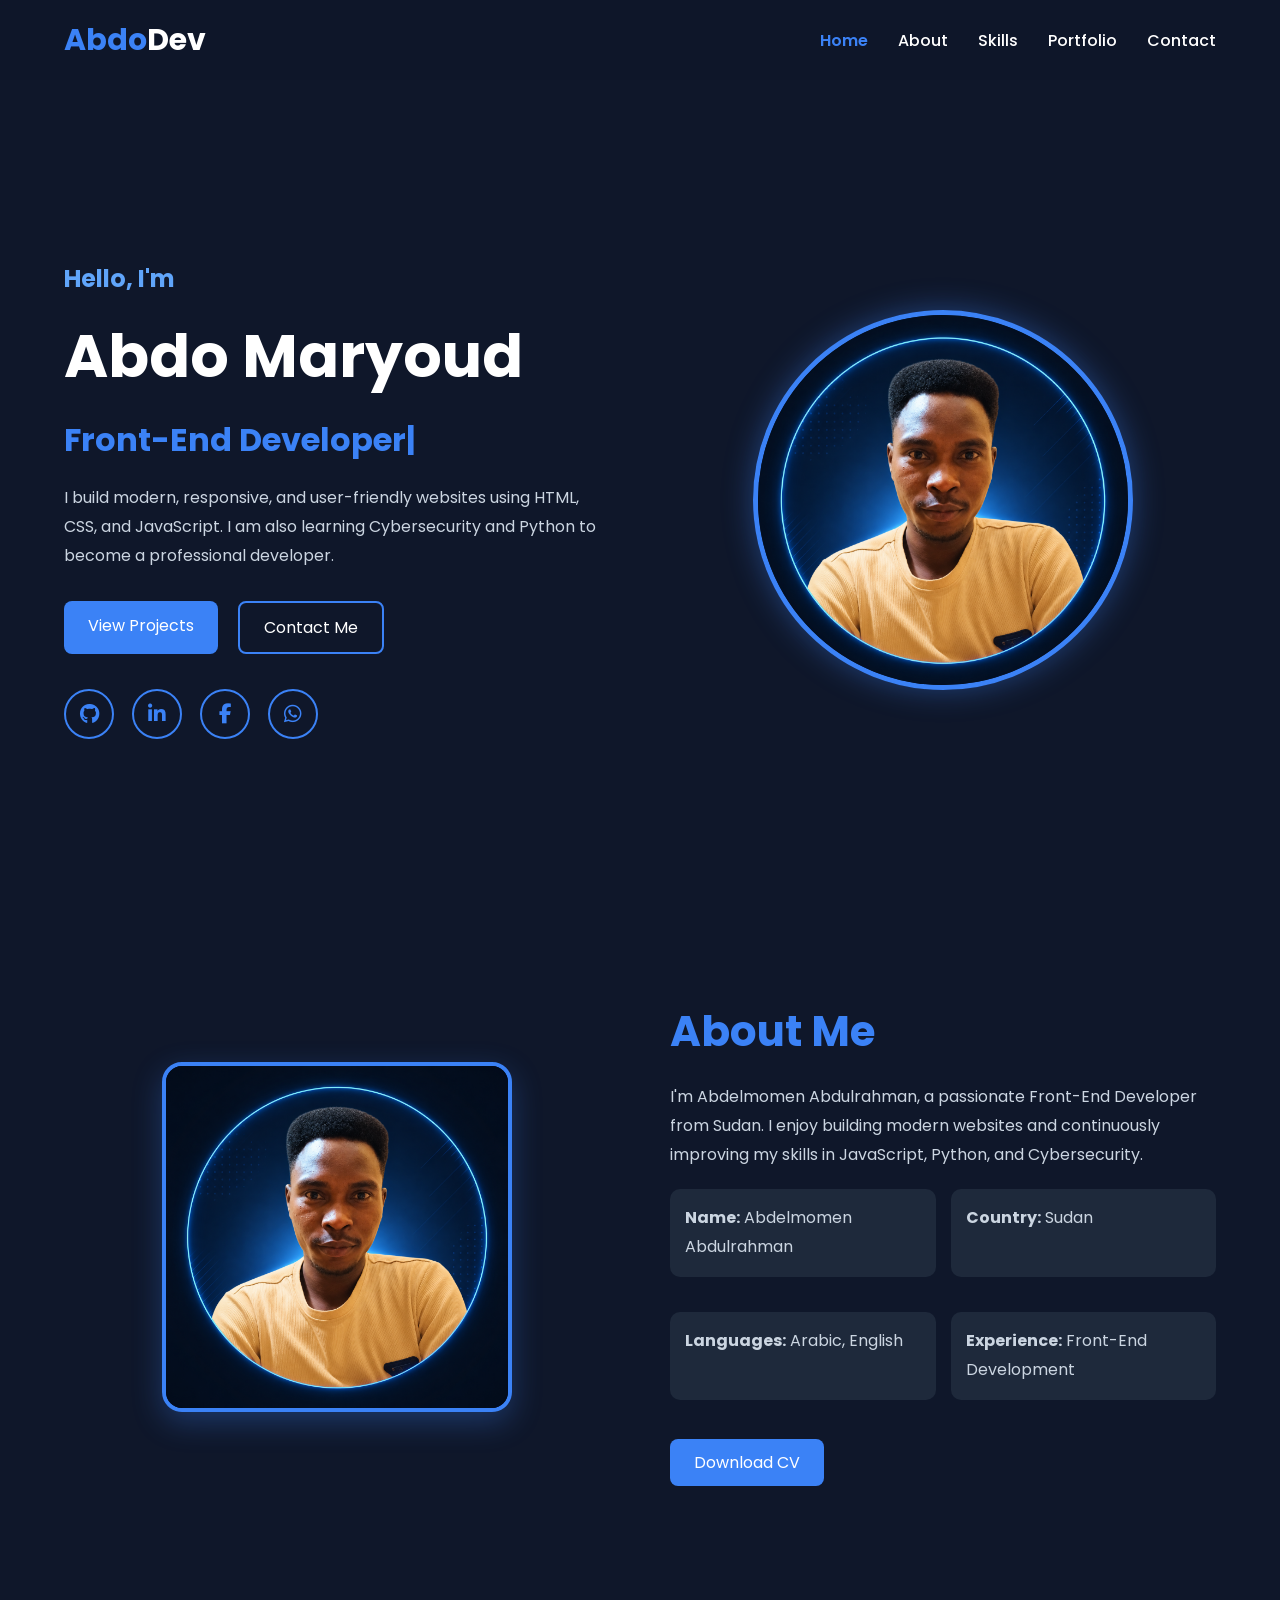
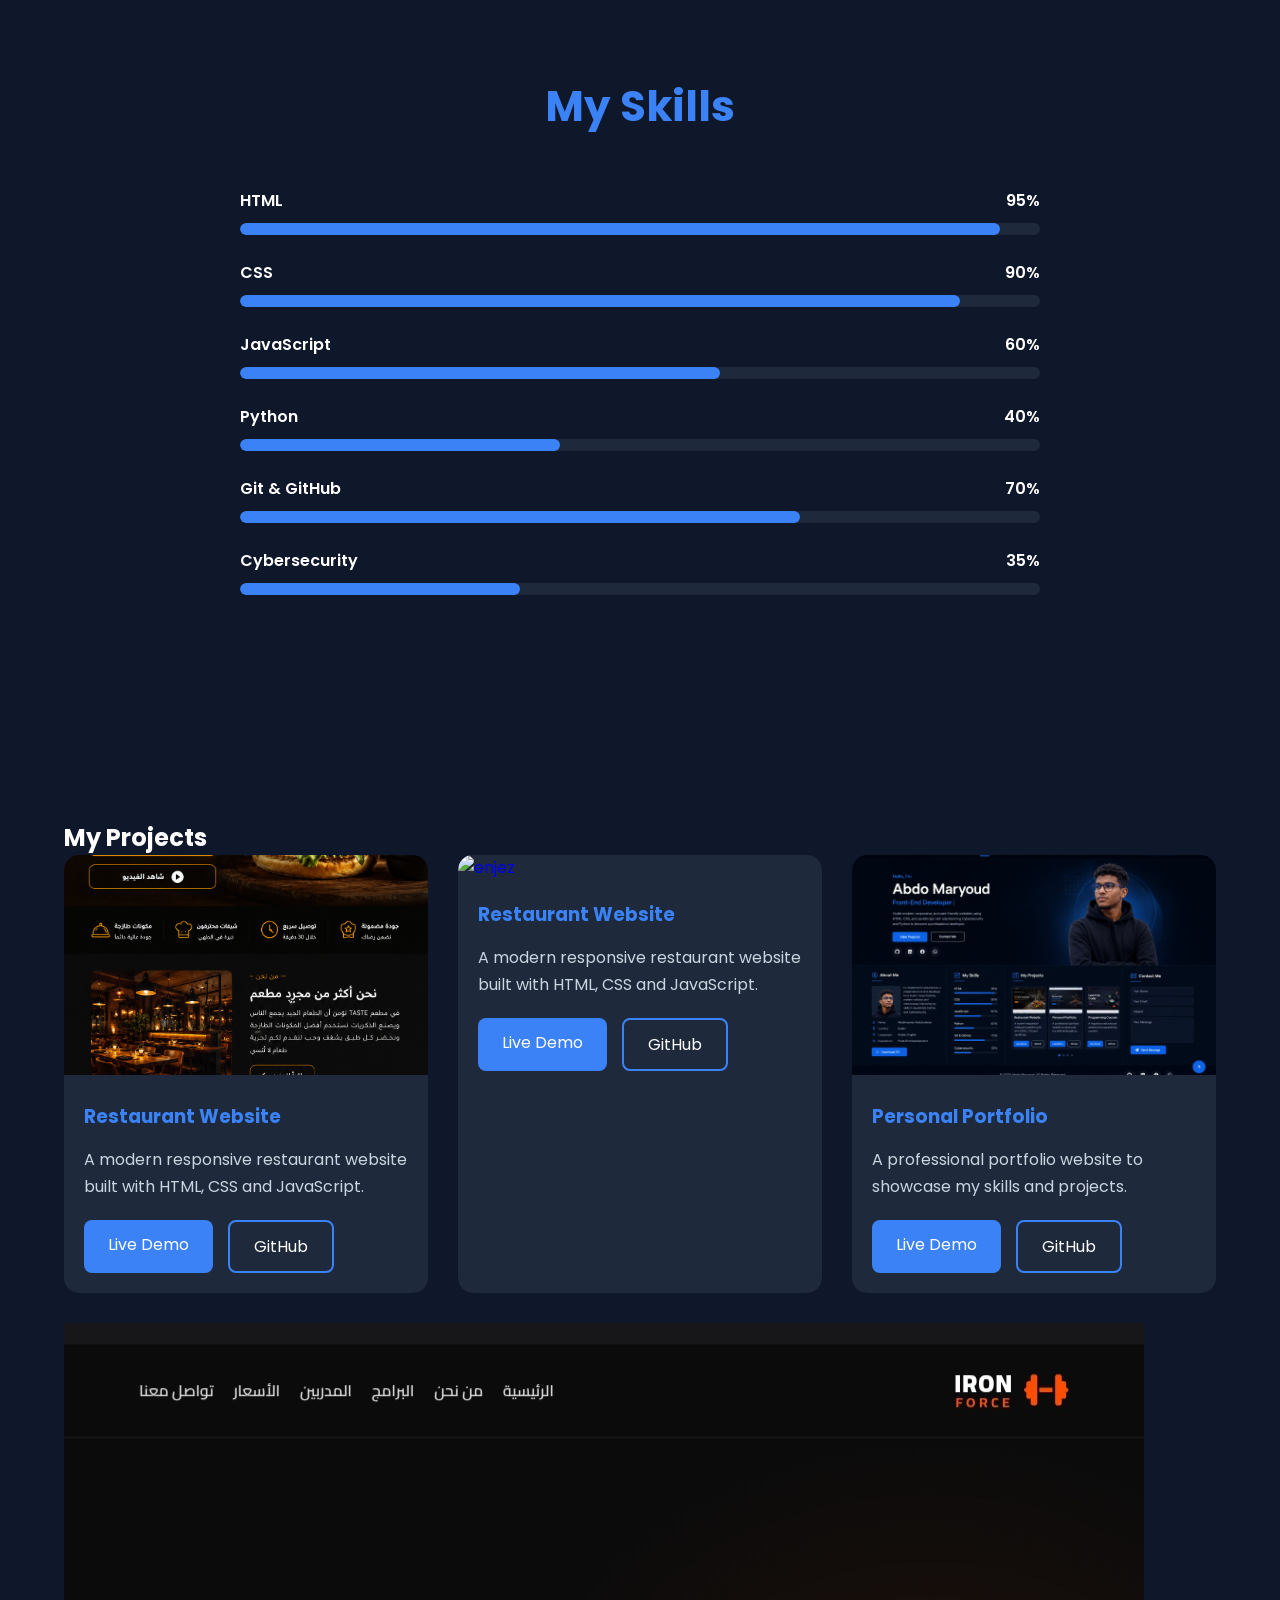
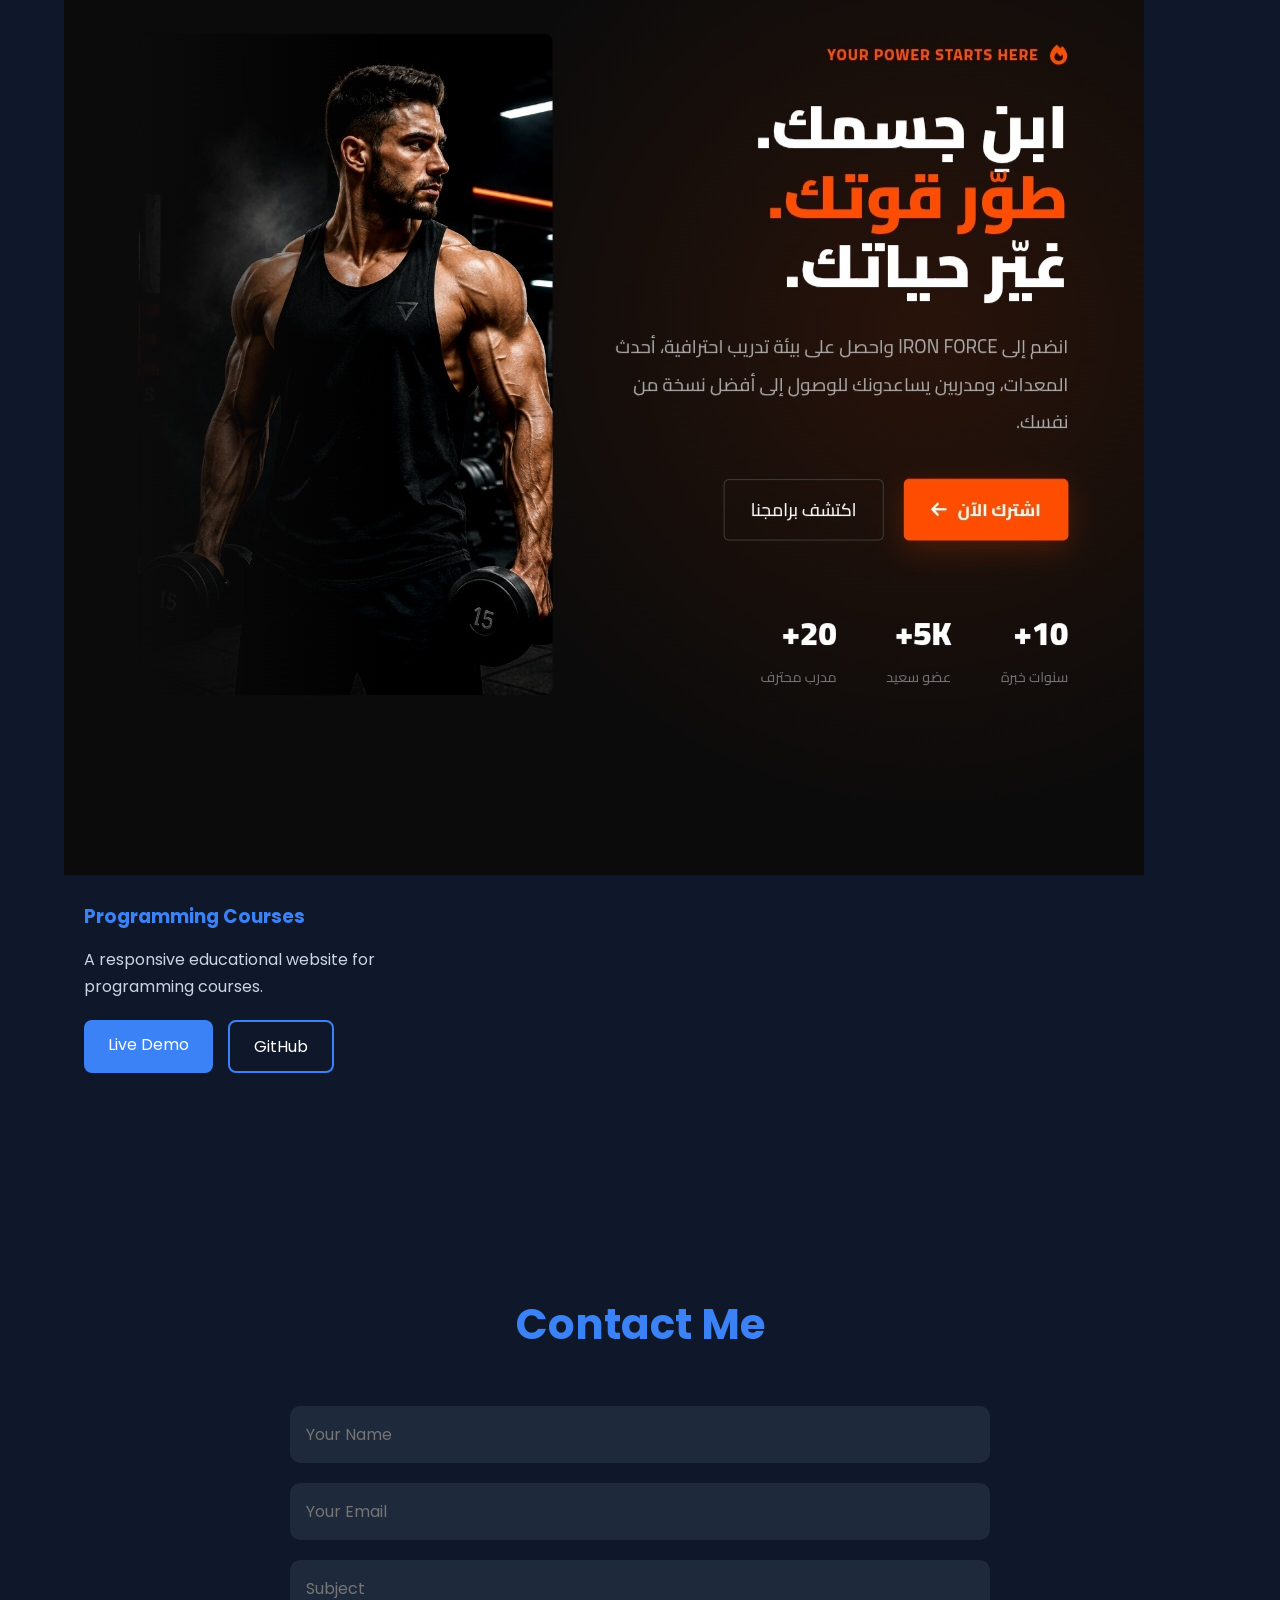
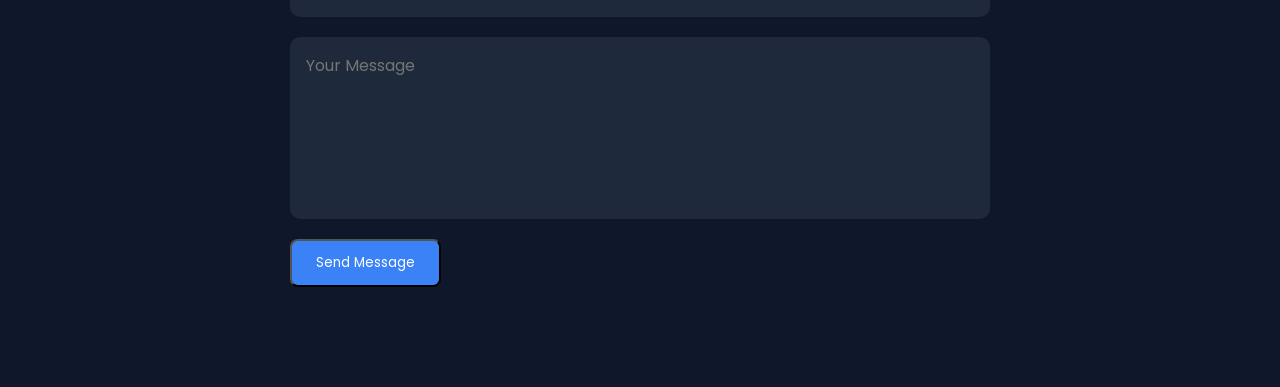
==== index.html @ 84dda5b3 "Update index.html" ====
<!DOCTYPE html>
<html>

<head>
  <meta charset="UTF-8">
  <meta name="viewport" content="width=device-width, initial-scale=1">
  <title>abdelmomen</title>
    <link rel="stylesheet" href="style.css">
    <link rel="stylesheet" href="https://cdnjs.cloudflare.com/ajax/libs/font-awesome/6.6.0/css/all.min.css">
</head>
<body>
<header class="header">
    <div class="container">

        <a href="#" class="logo">
            <span>Abdo</span>Dev
        </a>

        <nav class="navbar" id="navbar">
    <a href="#home">Home</a>
    <a href="#about">About</a>
    <a href="#skills">Skills</a>
    <a href="#portfolio">Portfolio</a>
    
    <a href="#contact">Contact</a>
</nav>

<div class="menu-toggle" id="menu-toggle">
    ☰
    </div>
</div>
</header>

<section class="hero reveal" id="home">
    <div class="container hero-container">

        <div class="hero-text">
            <h3 class="fade-up"> Hello, I'm</h3>
           <h1 class="fade-up"> Abdo Maryoud</h1>

            <h2 class="fade-up"><span id="typing"></span></h2>

            <p class="fade-up">
                I build modern, responsive, and user-friendly websites using
                HTML, CSS, and JavaScript. I am also learning Cybersecurity
                and Python to become a professional developer.
            </p>
        
            <div class="hero-buttons fade-up">
            
    <a href="#portfolio" class="btn">View Projects</a>
    <a href="#contact" class="btn btn-outline">Contact Me</a>
            </div>

       
            
            <div class="social-icons fade-up">
    <a href="#"><i class="fab fa-github"></i></a>
    <a href="#"><i class="fab fa-linkedin-in"></i></a>
    <a href="#"><i class="fab fa-facebook-f"></i></a>
    <a href="https://wa.me/212634174603" target="_blank">
    <i class="fab fa-whatsapp"></i>
    </a>
            </div>
    </div>
         <div class="hero-image fade-up">
            <img src="Profile.png" alt="Profile Image">
        
       </div>
</section>


<section class="about reveal" id="about">

    <div class="container about-container">

        <div class="about-image">
            <img src="Profile.png" alt="Profile">
        </div>

        <div class="about-content">

            <h2>About Me</h2>

            <p>
                I'm Abdelmomen Abdulrahman, a passionate Front-End Developer from Sudan.
                I enjoy building modern websites and continuously improving my skills in
                JavaScript, Python, and Cybersecurity.
            </p>

            <div class="about-info">
                <p><strong>Name:</strong> Abdelmomen Abdulrahman</p>
                <p><strong>Country:</strong> Sudan</p>
                <p><strong>Languages:</strong> Arabic, English</p>
                <p><strong>Experience:</strong> Front-End Development</p>
            </div>

            <a href="#" class="btn">Download CV</a>

        </div>

    </div>

</section>

<section class="skills reveal" id="skills">

    <div class="container">

        <h2 class="section-title">My Skills</h2>

        <div class="skills-container">

            <div class="skill">
                <div class="skill-info">
                    <span>HTML</span>
                    <span>95%</span>
                </div>
                <div class="progress">
                    <div class="progress-bar html"></div>
                </div>
            </div>

            <div class="skill">
                <div class="skill-info">
                    <span>CSS</span>
                    <span>90%</span>
                </div>
                <div class="progress">
                    <div class="progress-bar css"></div>
                </div>
            </div>

            <div class="skill">
                <div class="skill-info">
                    <span>JavaScript</span>
                    <span>60%</span>
                </div>
                <div class="progress">
                    <div class="progress-bar js"></div>
                </div>
            </div>

            <div class="skill">
                <div class="skill-info">
                    <span>Python</span>
                    <span>40%</span>
                </div>
                <div class="progress">
                    <div class="progress-bar python"></div>
                </div>
            </div>

            <div class="skill">
                <div class="skill-info">
                    <span>Git & GitHub</span>
                    <span>70%</span>
                </div>
                <div class="progress">
                    <div class="progress-bar git"></div>
                </div>
            </div>

            <div class="skill">
                <div class="skill-info">
                    <span>Cybersecurity</span>
                    <span>35%</span>
                </div>
                <div class="progress">
                    <div class="progress-bar cyber"></div>
                </div>
            </div>

        </div>

    </div>

</section>

<section class="portfolio reveal" id="portfolio">

    <div class="container">

        <h2 class="section-n">My Projects</h2>

        <div class="portfolio-container">

            <div class="project-card">
                
<a href="https://gdonybob-sketch.github.io/Restaurant-wep/" target="_blank">
    <img src="project2.png" alt="RestaurantWebsite">
</a>

              

                <div class="project-info">
                    <h3>Restaurant Website</h3>

                    <p>
                        A modern responsive restaurant website built with HTML, CSS and JavaScript.
                    </p>

                    <div class="project-buttons">
                        <a href="#" class="btn">Live Demo</a>
                        <a href="#" class="btn btn-outline">GitHub</a>
                    </div>
                </div>
            </div>


          <div class="project-card">
                
<a href="https://gdonybob-sketch.github.io/enjez-wep/" target="_blank">
    <img src="project6.png" alt="enjez">
</a>

              

                <div class="project-info">
                    <h3>Restaurant Website</h3>

                    <p>
                        A modern responsive restaurant website built with HTML, CSS and JavaScript.
                    </p>

                    <div class="project-buttons">
                        <a href="#" class="btn">Live Demo</a>
                        <a href="#" class="btn btn-outline">GitHub</a>
                    </div>
                </div>
          </div>

            <div class="project-card">
                <img src="project4.png" alt="Portfolio">

                <div class="project-info">
                    <h3>Personal Portfolio</h3>

                    <p>
                        A professional portfolio website to showcase my skills and projects.
                    </p>

                    <div class="project-buttons">
                        <a href="#" class="btn">Live Demo</a>
                        <a href="#" class="btn btn-outline">GitHub</a>
                    </div>
                </div>
            </div>

            <div 

                              
<a href="https://gdonybob-sketch.github.io/gym-wepsite/" target="_blank">
                <img src="project5.png" alt="gymwepsite">
</a>

                <div class="project-info">
                    <h3>Programming Courses</h3>

                    <p>
                        A responsive educational website for programming courses.
                    </p>

                    <div class="project-buttons">
                        <a href="#" class="btn">Live Demo</a>
                        <a href="#" class="btn btn-outline">GitHub</a>
                    </div>
                </div>
            </div>

        </div>

    </div>

</section>

<section class="contact reveal" id="contact">

    <div class="container">

        <h2 class="section-title">Contact Me</h2>

        <form class="contact-form">

            <input type="text" placeholder="Your Name" required>

            <input type="email" placeholder="Your Email" required>

            <input type="text" placeholder="Subject">

            <textarea rows="6" placeholder="Your Message"></textarea>

            <button type="submit" class="btn">
                Send Message
            </button>

        </form>

    </div>

</section>


<button id="backToTop">
    <i class="fas fa-arrow-up"></i>
</button>
    


<script src="script.js"></script>
</body>
</html>
---- style.css ----
/* Google Font */
@import url('https://fonts.googleapis.com/css2?family=Poppins:wght@300;400;500;600;700;800&display=swap');

/* Reset */

html{
    scroll-behavior: smooth;
}
*{
    margin:0;
    padding:0;
    box-sizing:border-box;
    font-family:'Poppins', sans-serif;
    text-decoration:none;
    list-style:none;
}

body{
    background:#0f172a;
    color:#fff;
}

/* Container */
.container{
    width:90%;
    max-width:1200px;
    margin:auto;
}

/* Header */
.header{
    position:fixed;
    top:0;
    left:0;
    width:100%;
    background:rgba(15,23,42,.95);
    backdrop-filter:blur(10px);
    z-index:1000;
}

.header .container{
    display:flex;
    justify-content:space-between;
    align-items:center;
    height:80px;
}

/* Logo */
.logo{
    font-size:30px;
    font-weight:700;
    color:#fff;
}

.logo span{
    color:#3b82f6;
}

/* Navigation */
.navbar{
    display:flex;
    gap:30px;
}

.navbar a{
    color:#fff;
    font-size:16px;
    font-weight:500;
    transition:.3s;
}

.navbar a:hover{
    color:#3b82f6;
}

/* Button */
.btn{
    background:#3b82f6;
    color:#fff;
    padding:12px 24px;
    border-radius:8px;
    transition:.3s;
}

.btn:hover{
    background:#2563eb;
}

/* Menu Icon */
.menu-toggle{
    display:none;
    font-size:30px;
    cursor:pointer;
}

/* Responsive */
@media (max-width:768px){

    .navbar{
        display:none;
    }

    .btn{
        display:none;
    }

    .menu-toggle{
        display:block;
    }

}

/* Mobile Menu */
@media (max-width:768px){

    .navbar{
        position:absolute;
        top:80px;
        left:0;
        width:100%;
        background:#0f172a;
        display:flex;
        flex-direction:column;
        align-items:center;
        gap:20px;
        padding:20px 0;
        transform:translateY(-150%);
        transition:0.4s ease;
    }

    .navbar.active{
        transform:translateY(0);
    }

}


/* Hero Section */

.hero{
    min-height:100vh;
    display:flex;
    align-items:center;
    padding-top:100px;
}

.hero-container{
    display:flex;
    justify-content:space-between;
    align-items:center;
    gap:60px;
}

.hero-text{
    flex:1;
}

.hero-text h3{
    font-size:24px;
    color:#60a5fa;
}

.hero-text h1{
    font-size:60px;
    margin:15px 0;
}

.hero-text h2{
    font-size:32px;
    margin-bottom:20px;
}

.hero-text p{
    color:#cbd5e1;
    line-height:1.8;
    margin-bottom:30px;
}

.hero-buttons{
    display:flex;
    gap:20px;
}

.btn-outline{
    background:transparent;
    border:2px solid #3b82f6;
}

.btn-outline:hover{
    background:#3b82f6;
}

.hero-image{
    flex:1;
    display:flex;
    justify-content:center;
}

.hero-image img{
    width:380px;
    max-width:100%;
    border-radius:50%;
    border:5px solid #3b82f6;
    box-shadow:0 0 30px rgba(59,130,246,.4);
}

@media(max-width:768px){

    .hero-container{
        flex-direction:column-reverse;
        text-align:center;
    }

    .hero-text h1{
        font-size:42px;
    }

    .hero-text h2{
        font-size:24px;
    }

    .hero-buttons{
        justify-content:center;
        flex-wrap:wrap;
    }

    .hero-image img{
        width:260px;
    }

}


/* Social Icons */

.social-icons{
    display:flex;
    gap:18px;
    margin-top:35px;
}

.social-icons a{
    width:50px;
    height:50px;
    display:flex;
    align-items:center;
    justify-content:center;
    border:2px solid #3b82f6;
    border-radius:50%;
    color:#3b82f6;
    font-size:20px;
    transition:.3s;
}

.social-icons a:hover{
    background:#3b82f6;
    color:#fff;
    transform:translateY(-5px);
}

@media(max-width:768px){

    .social-icons{
        justify-content:center;
    }

}

/* ================= About Section ================= */

.about{
    padding:100px 0;
}

.about-container{
    display:flex;
    justify-content:space-between;
    align-items:center;
    gap:60px;
}

.about-image{
    flex:1;
    display:flex;
    justify-content:center;
}

.about-image img{
    width:350px;
    max-width:100%;
    border-radius:20px;
    border:4px solid #3b82f6;
    box-shadow:0 10px 30px rgba(59,130,246,.3);
    transition:.4s;
}

.about-image img:hover{
    transform:scale(1.05);
}

.about-content{
    flex:1;
}

.about-content h2{
    font-size:42px;
    color:#3b82f6;
    margin-bottom:20px;
}

.about-content p{
    color:#cbd5e1;
    line-height:1.8;
    margin-bottom:20px;
}

.about-info{
    display:grid;
    grid-template-columns:repeat(2,1fr);
    gap:15px;
    margin-bottom:30px;
}

.about-info p{
    background:#1e293b;
    padding:15px;
    border-radius:10px;
    transition:.3s;
}

.about-info p:hover{
    background:#3b82f6;
    color:#fff;
}

@media(max-width:768px){

    .about-container{
        flex-direction:column;
        text-align:center;
    }

    .about-info{
        grid-template-columns:1fr;
    }

    .about-image img{
        width:250px;
    }

}

/* ================= Skills ================= */

.skills{
    padding:100px 0;
}

.section-title{
    text-align:center;
    font-size:42px;
    color:#3b82f6;
    margin-bottom:50px;
}

.skills-container{
    max-width:800px;
    margin:auto;
}

.skill{
    margin-bottom:25px;
}

.skill-info{
    display:flex;
    justify-content:space-between;
    margin-bottom:10px;
    font-weight:600;
}

.progress{
    width:100%;
    height:12px;
    background:#1e293b;
    border-radius:20px;
    overflow:hidden;
}

.progress-bar{
    height:100%;
    background:#3b82f6;
    border-radius:20px;
}

.html{
    width:95%;
}

.css{
    width:90%;
}

.js{
    width:60%;
}

.python{
    width:40%;
}

.git{
    width:70%;
}

.cyber{
    width:35%;
}

/* ================= Portfolio ================= */

.portfolio{
    padding:100px 0;
}

.portfolio-container{
    display:grid;
    grid-template-columns:repeat(auto-fit,minmax(300px,1fr));
    gap:30px;
}

.project-card{
    background:#1e293b;
    border-radius:15px;
    overflow:hidden;
    transition:.4s;
}

.project-card:hover{
    transform:translateY(-10px);
    box-shadow:0 10px 25px rgba(59,130,246,.3);
}

.project-card img{
    width:100%;
    height:220px;
    object-fit:cover;
}

.project-info{
    padding:20px;
}

.project-info h3{
    margin-bottom:15px;
    color:#3b82f6;
}

.project-info p{
    color:#cbd5e1;
    line-height:1.7;
    margin-bottom:20px;
}

.project-buttons{
    display:flex;
    gap:15px;
    flex-wrap:wrap;
}

/* ================= Contact ================= */

.contact{
    padding:100px 0;
}

.contact-form{
    max-width:700px;
    margin:auto;
    display:flex;
    flex-direction:column;
    gap:20px;
}

.contact-form input,
.contact-form textarea{

    width:100%;
    padding:16px;
    border:none;
    outline:none;
    border-radius:10px;

    background:#1e293b;
    color:#fff;
    font-size:16px;
}

.contact-form textarea{
    resize:none;
}

.contact-form .btn{
    align-self:flex-start;
    cursor:pointer;
}


/* ================= Animations ================= */

.hidden{
    opacity: 0;
    transform: translateY(50px);
    transition: all 0.8s ease;
}

.show{
    opacity: 1;
    transform: translateY(0);
}


.reveal{
    opacity:0;
    transform:translateY(60px);
    transition:all .8s ease;
}

.reveal.active{
    opacity:1;
    transform:translateY(0);
}


#typing{
    color:#3b82f6;
    font-weight:700;
}

#typing::after{
    content:"|";
    animation:blink .7s infinite;
}

@keyframes blink{
    50%{
        opacity:0;
    }
}


/* Hero Entrance Animation */

.fade-up{
    opacity:0;
    transform:translateY(40px);
    animation:fadeUp 1s ease forwards;
}

.fade-up:nth-child(1){
    animation-delay:.2s;
}

.fade-up:nth-child(2){
    animation-delay:.4s;
}

.fade-up:nth-child(3){
    animation-delay:.6s;
}

.fade-up:nth-child(4){
    animation-delay:.8s;
}

.fade-up:nth-child(5){
    animation-delay:1s;
}

.fade-up:nth-child(6){
    animation-delay:1.2s;
}

@keyframes fadeUp{

    from{
        opacity:0;
        transform:translateY(40px);
    }

    to{
        opacity:1;
        transform:translateY(0);
    }

}



/* Header Scroll Effect */

.header{
    transition:0.4s ease;
}

.header.scrolled{
    background:#111827;
    box-shadow:0 5px 20px rgba(0,0,0,.35);
    padding:5px 0;
}


/* Active Navigation */

.navbar a.active{
    color:#3b82f6;
    font-weight:600;
}



/* ================= Project Hover Effect ================= */

.project-card{
    background:#1e293b;
    border-radius:15px;
    overflow:hidden;
    transition:.4s;
}

.project-image{
    overflow:hidden;
}

.project-image img{
    width:100%;
    height:220px;
    object-fit:cover;
    transition:.5s;
}

.project-card:hover img{
    transform:scale(1.08);
}

.project-card:hover{
    transform:translateY(-10px);
    box-shadow:0 15px 35px rgba(59,130,246,.35);
}

.project-info{
    padding:20px;
}

.project-buttons{
    display:flex;
    gap:15px;
    margin-top:20px;
}




/* ================= Back To Top ================= */

#backToTop{
    position: fixed;
    bottom: 25px;
    right: 25px;

    width: 50px;
    height: 50px;

    border: none;
    border-radius: 50%;

    background: #3b82f6;
    color: white;

    font-size: 20px;
    cursor: pointer;

    display: flex;
    justify-content: center;
    align-items: center;

    opacity: 0;
    visibility: hidden;

    transition: .4s;
    z-index: 999;
}

#backToTop.show{
    opacity: 1;
    visibility: visible;
}

#backToTop:hover{
    background: #2563eb;
    transform: translateY(-5px);
}
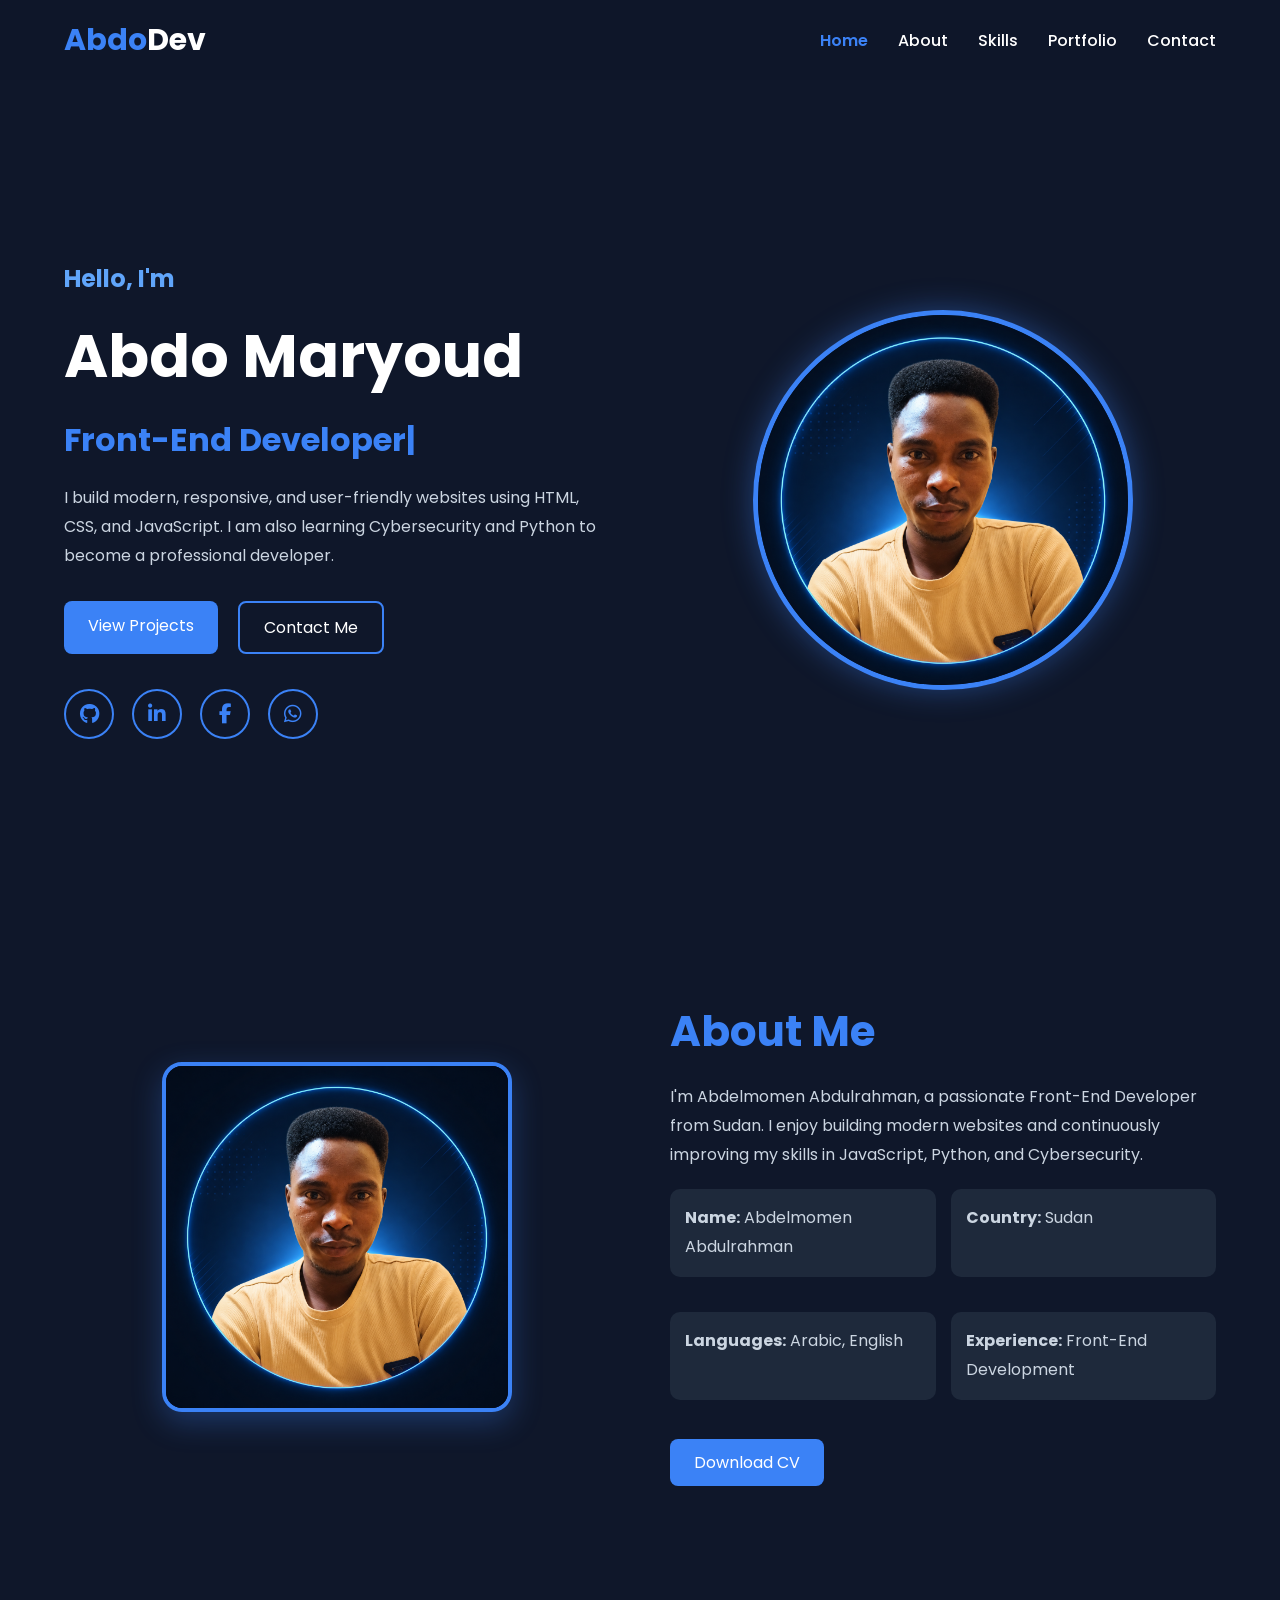
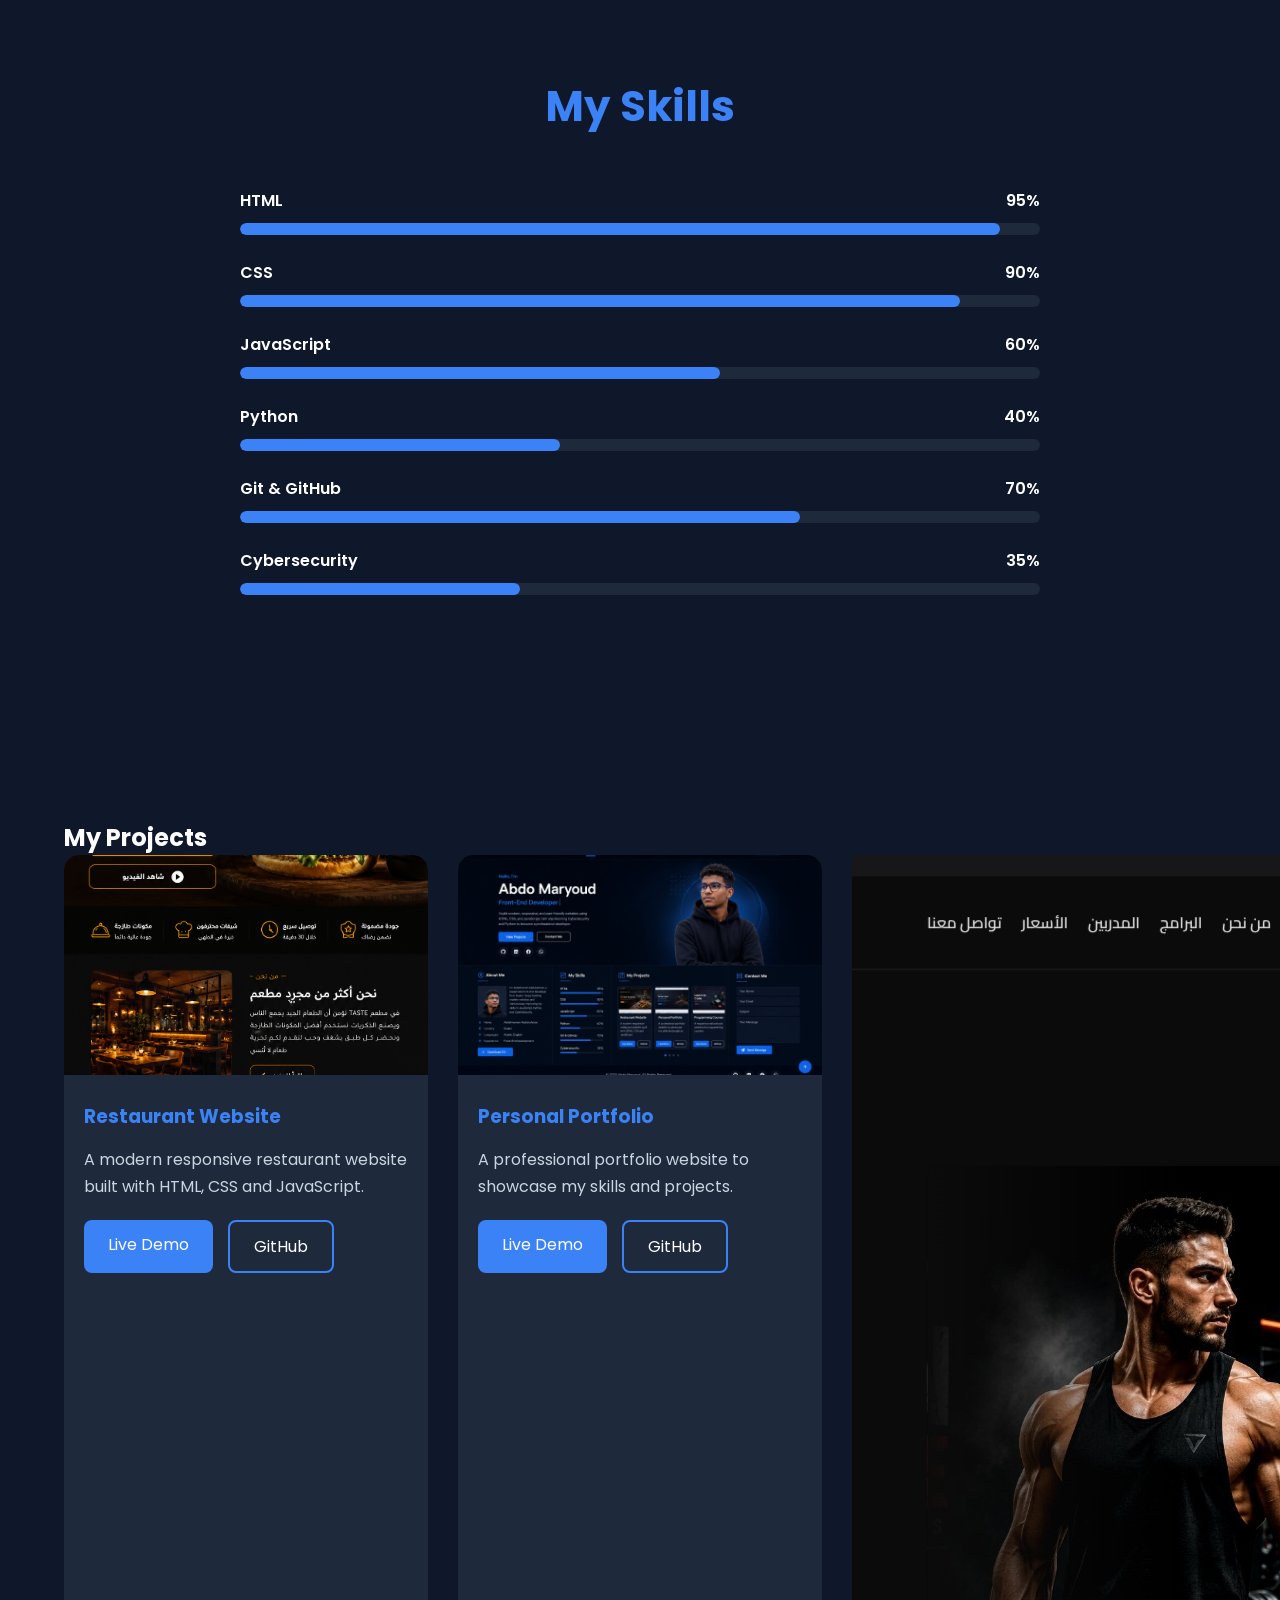
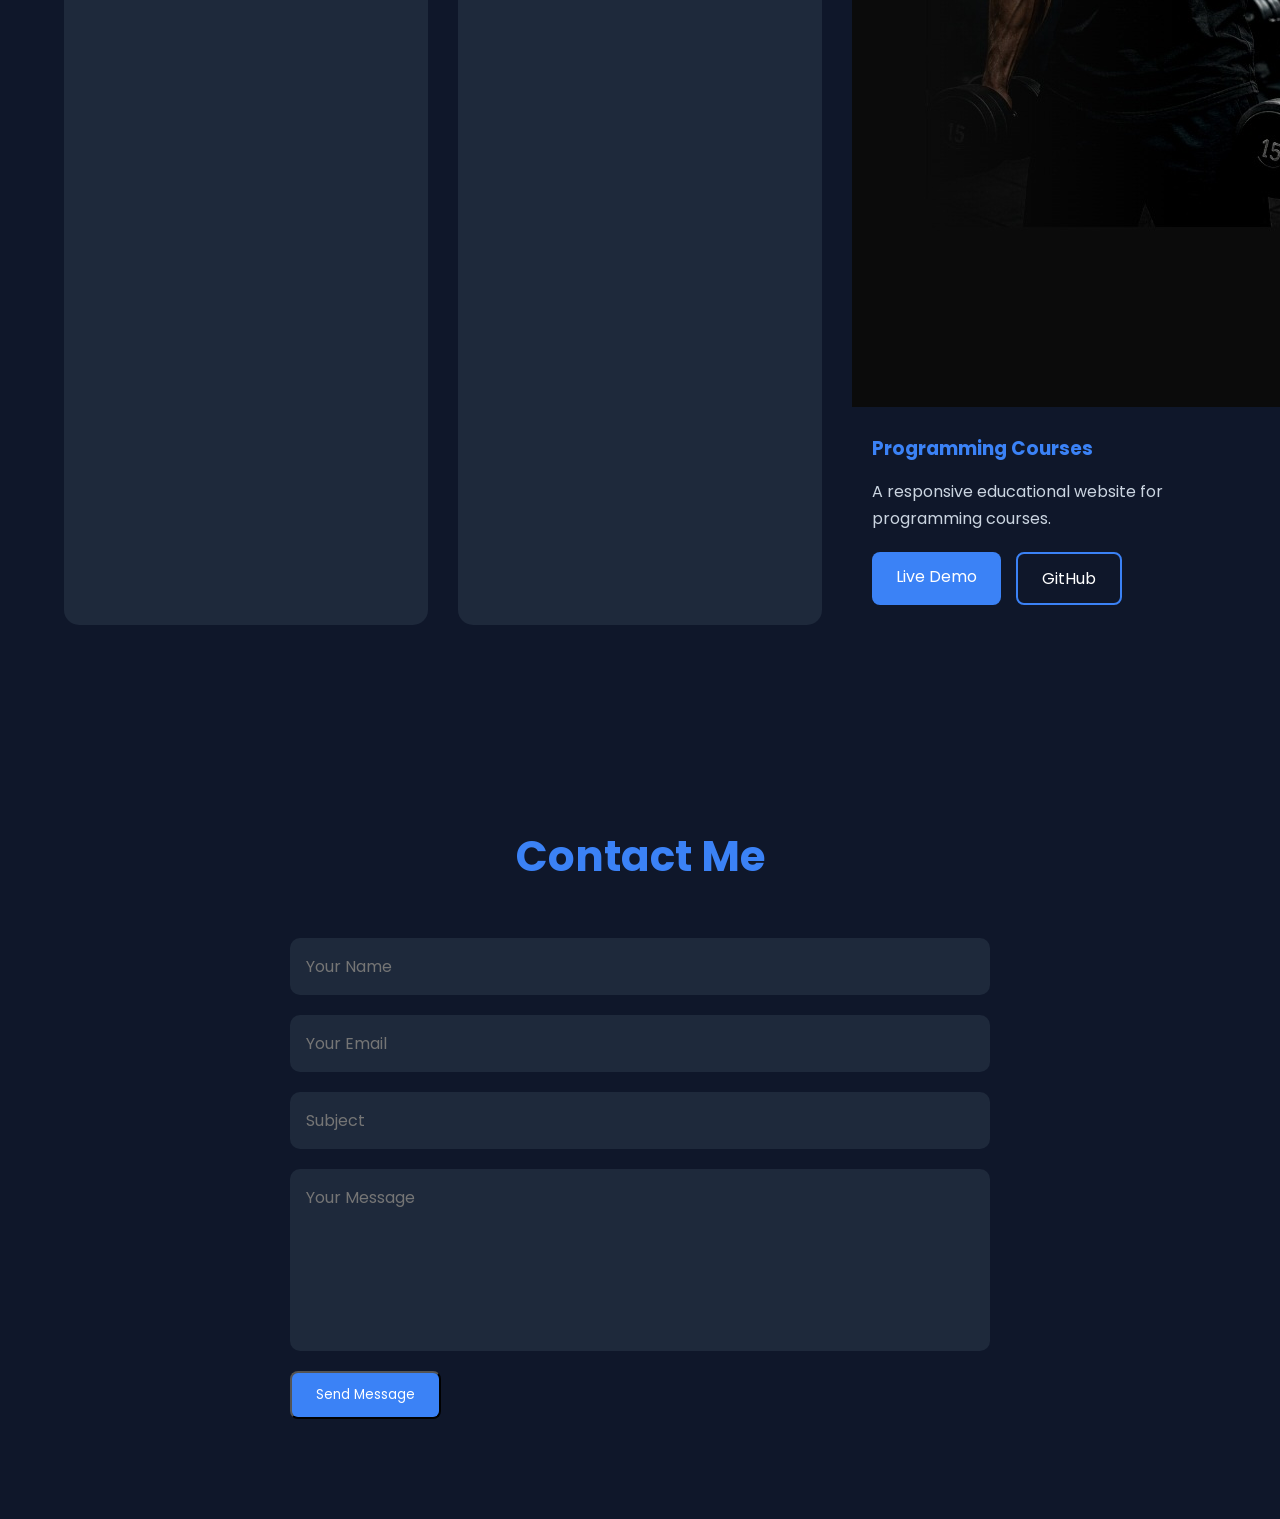
==== commit 27e31335: "Update index.html" ====
--- a/index.html
+++ b/index.html
@@ -208,19 +208,15 @@
             </div>
 
 
-          <div class="project-card">
-                
-<a href="https://gdonybob-sketch.github.io/enjez-wep/" target="_blank">
-    <img src="project6.png" alt="enjez">
-</a>
-
-              
+          
+            <div class="project-card">
+                <img src="project4.png" alt="Portfolio">
 
                 <div class="project-info">
-                    <h3>Restaurant Website</h3>
+                    <h3>Personal Portfolio</h3>
 
                     <p>
-                        A modern responsive restaurant website built with HTML, CSS and JavaScript.
+                        A professional portfolio website to showcase my skills and projects.
                     </p>
 
                     <div class="project-buttons">
@@ -228,16 +224,20 @@
                         <a href="#" class="btn btn-outline">GitHub</a>
                     </div>
                 </div>
-          </div>
-
-            <div class="project-card">
-                <img src="project4.png" alt="Portfolio">
+            </div>
+
+            <div 
+
+                              
+<a href="https://gdonybob-sketch.github.io/gym-wepsite/" target="_blank">
+                <img src="project5.png" alt="gymwepsite">
+</a>
 
                 <div class="project-info">
-                    <h3>Personal Portfolio</h3>
+                    <h3>Programming Courses</h3>
 
                     <p>
-                        A professional portfolio website to showcase my skills and projects.
+                        A responsive educational website for programming courses.
                     </p>
 
                     <div class="project-buttons">
@@ -247,27 +247,6 @@
                 </div>
             </div>
 
-            <div 
-
-                              
-<a href="https://gdonybob-sketch.github.io/gym-wepsite/" target="_blank">
-                <img src="project5.png" alt="gymwepsite">
-</a>
-
-                <div class="project-info">
-                    <h3>Programming Courses</h3>
-
-                    <p>
-                        A responsive educational website for programming courses.
-                    </p>
-
-                    <div class="project-buttons">
-                        <a href="#" class="btn">Live Demo</a>
-                        <a href="#" class="btn btn-outline">GitHub</a>
-                    </div>
-                </div>
-            </div>
-
         </div>
 
     </div>
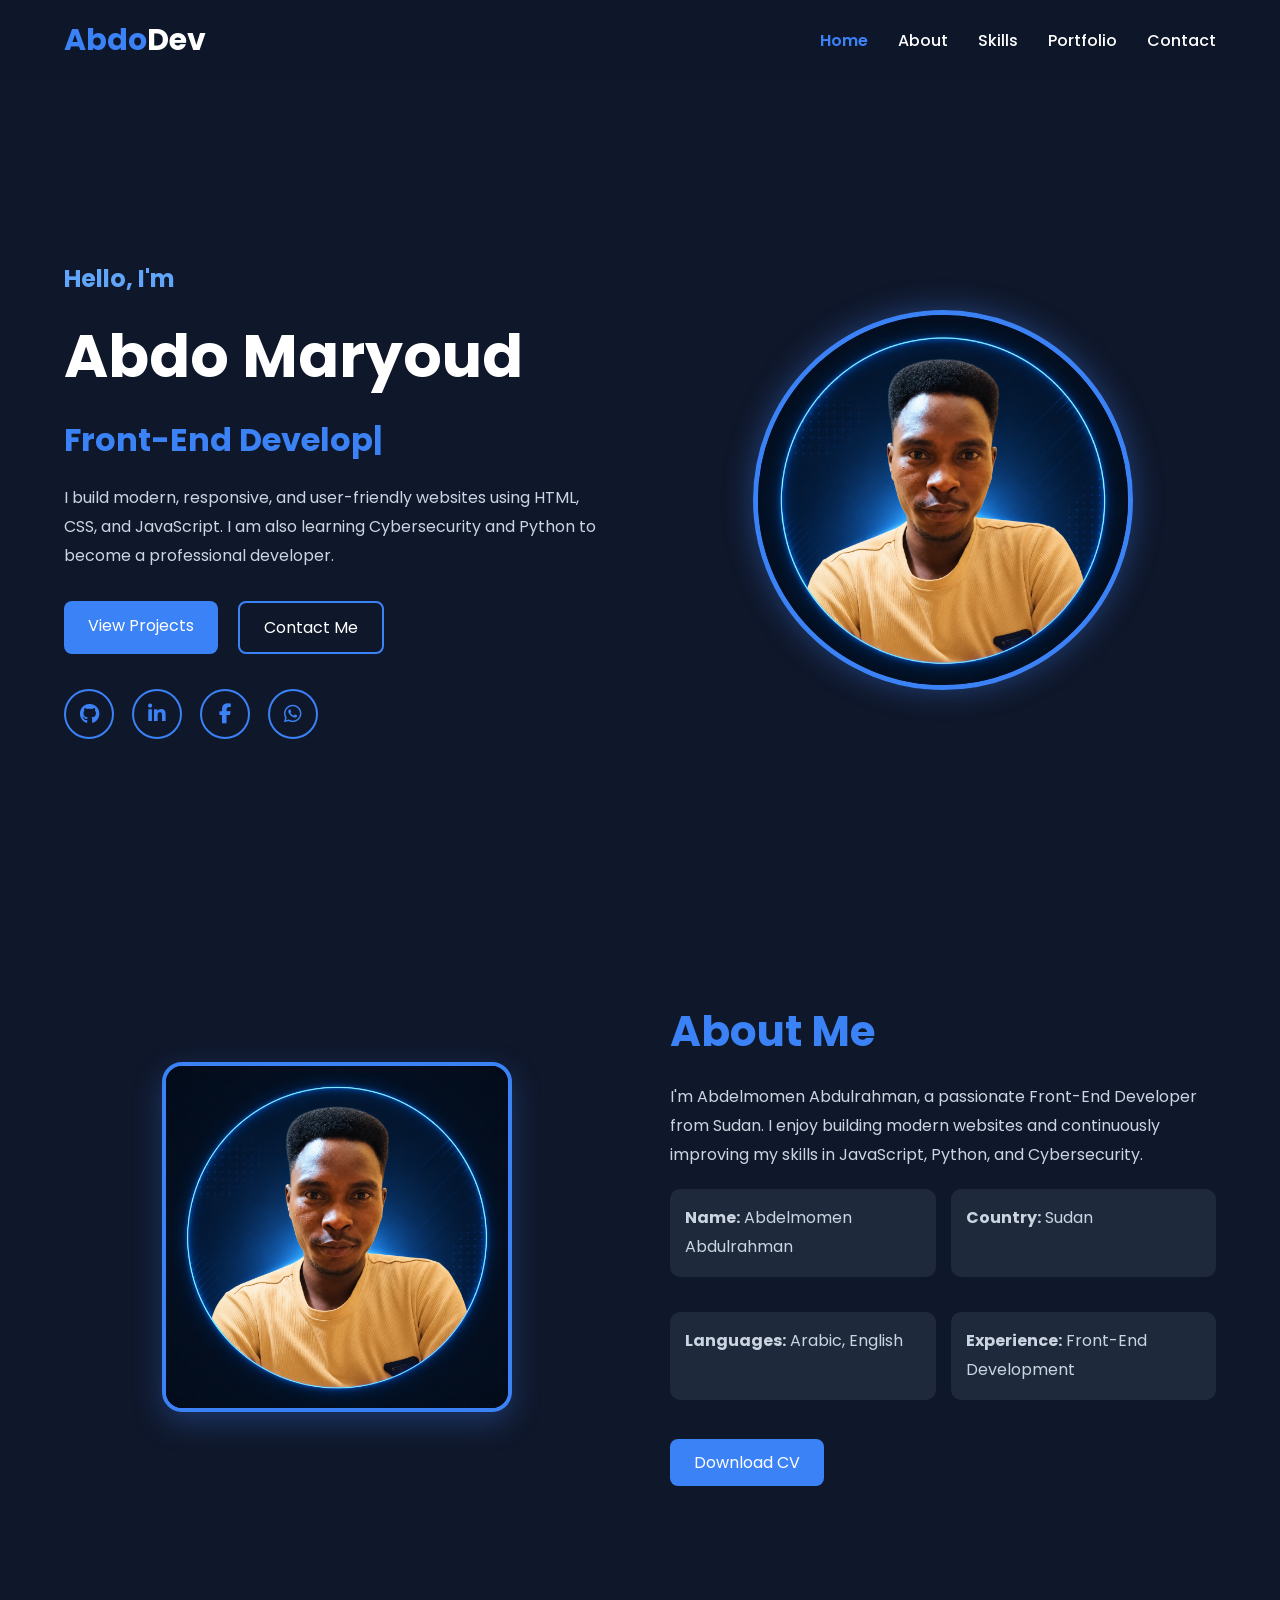
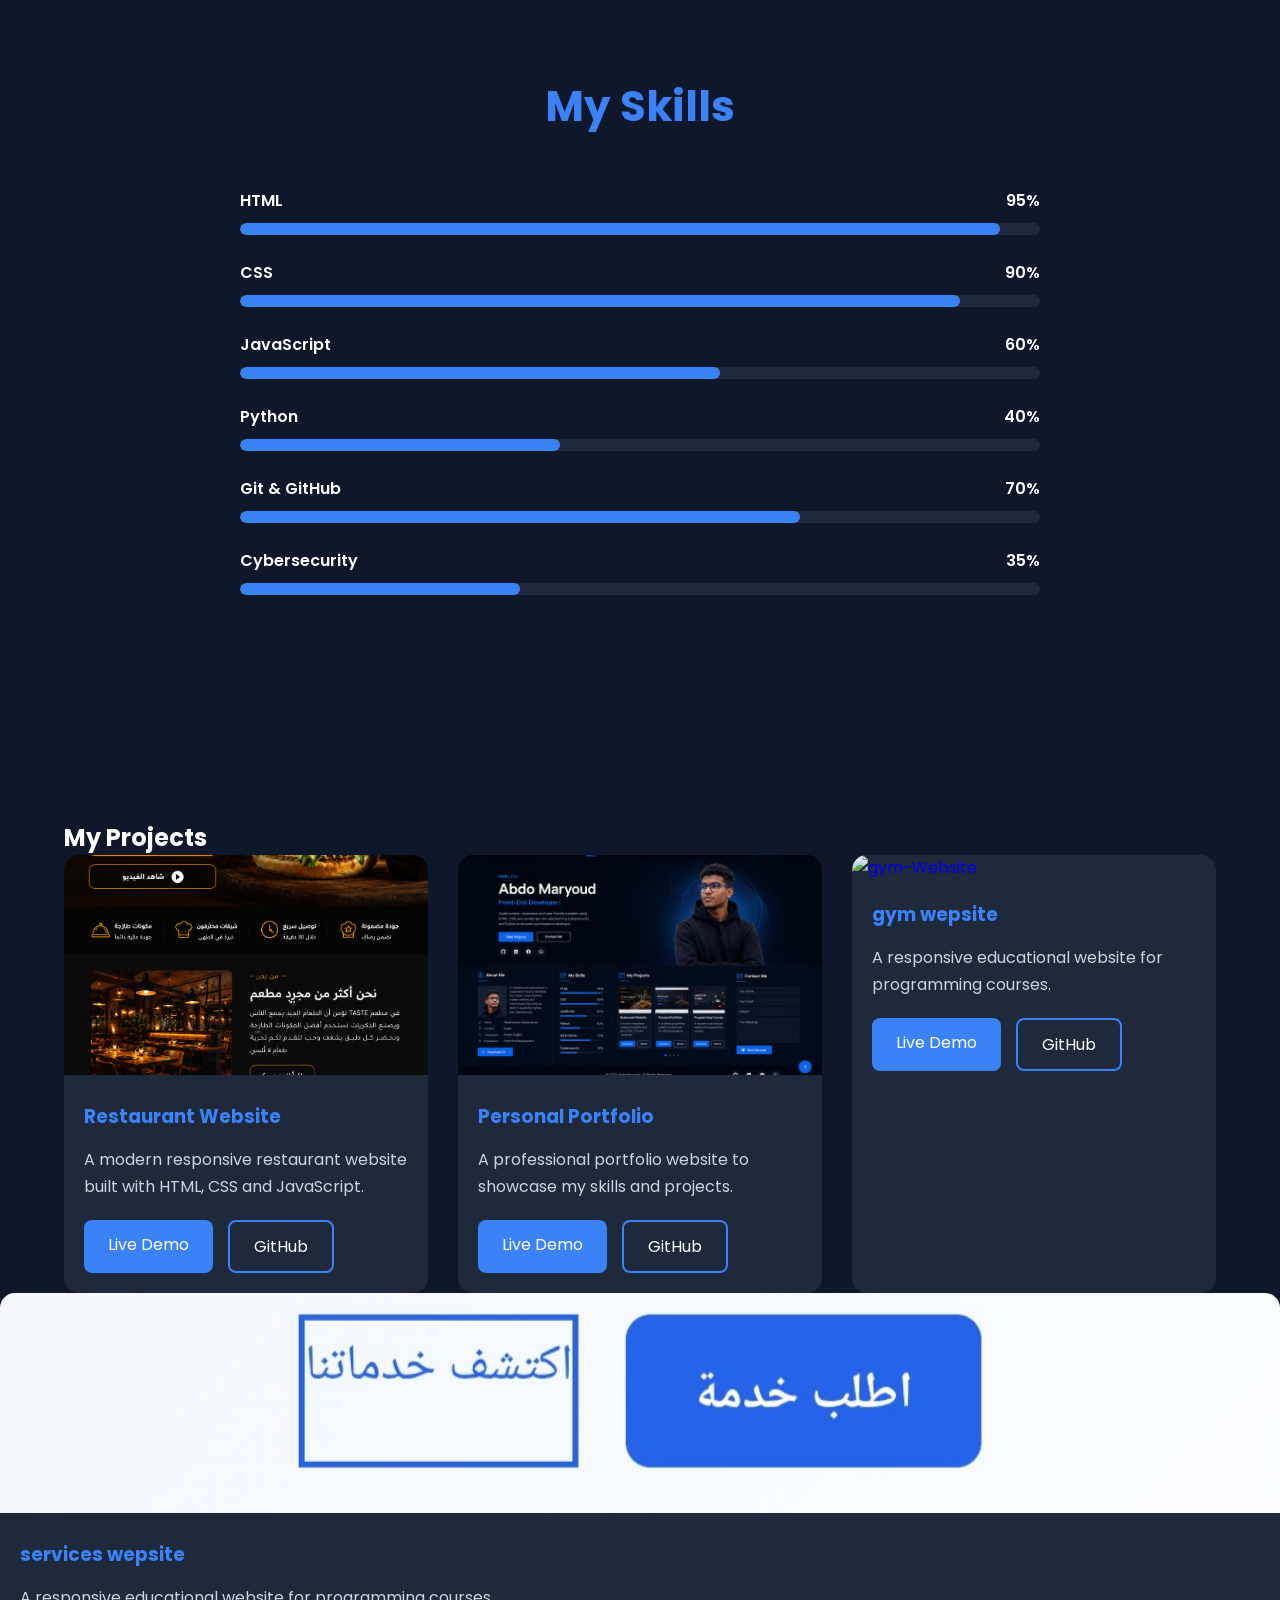
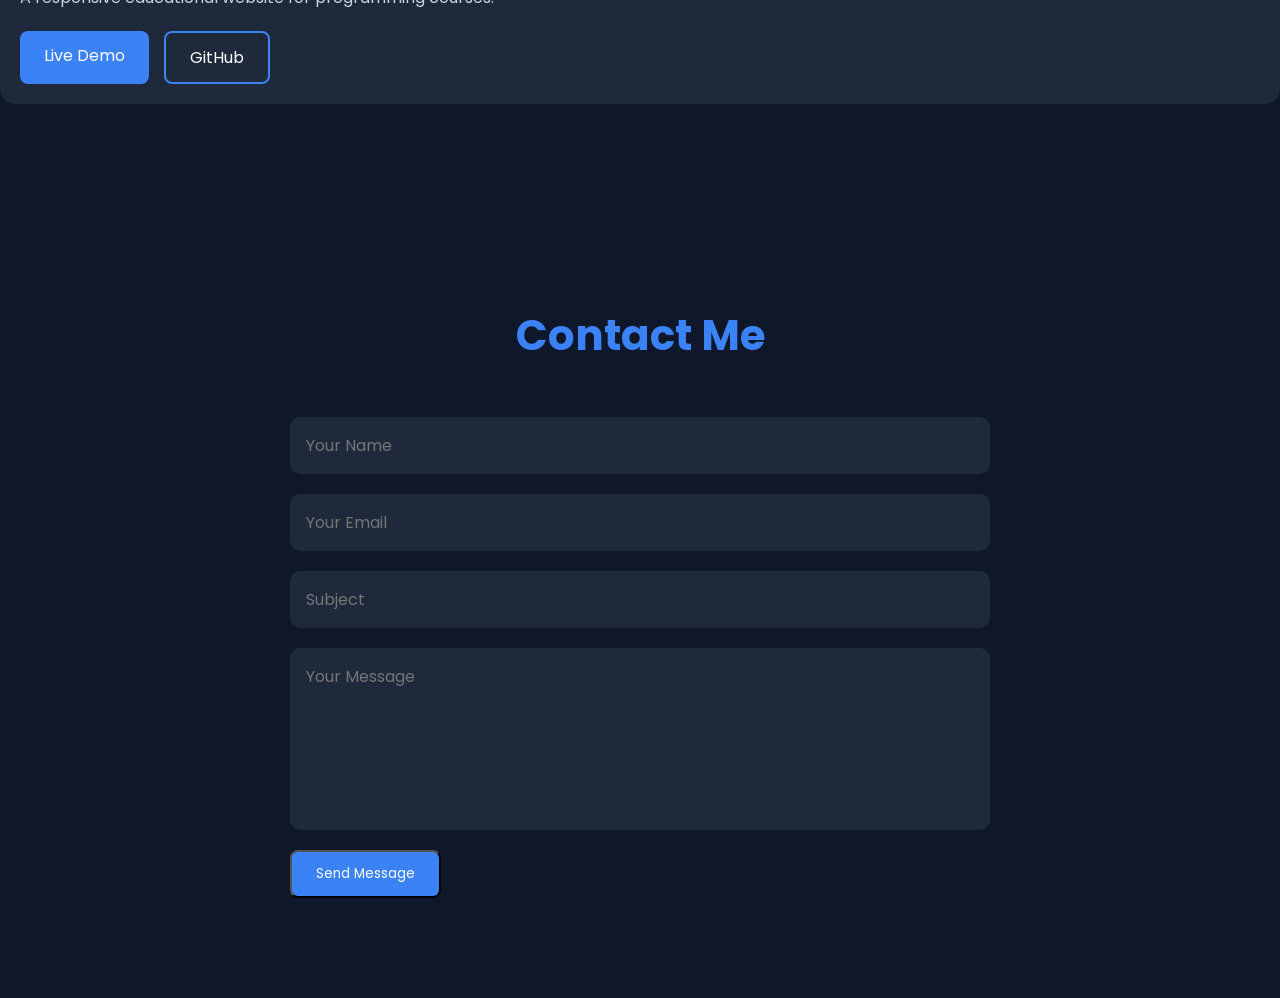
==== commit 079ea2c0: "Update index.html" ====
--- a/index.html
+++ b/index.html
@@ -1,3 +1,5 @@
+
+
 <!DOCTYPE html>
 <html>
 
@@ -58,9 +60,7 @@
     <a href="#"><i class="fab fa-github"></i></a>
     <a href="#"><i class="fab fa-linkedin-in"></i></a>
     <a href="#"><i class="fab fa-facebook-f"></i></a>
-    <a href="https://wa.me/212634174603" target="_blank">
-    <i class="fab fa-whatsapp"></i>
-    </a>
+    <a href="#"><i class="fab fa-whatsapp"></i></a>
             </div>
     </div>
          <div class="hero-image fade-up">
@@ -73,9 +73,12 @@
 <section class="about reveal" id="about">
 
     <div class="container about-container">
+                              
+
 
         <div class="about-image">
             <img src="Profile.png" alt="Profile">
+            </a>
         </div>
 
         <div class="about-content">
@@ -187,11 +190,12 @@
 
             <div class="project-card">
                 
-<a href="https://gdonybob-sketch.github.io/Restaurant-wep/" target="_blank">
-    <img src="project2.png" alt="RestaurantWebsite">
+                                              
+<a href="https://gdonybob-sketch.github.io/Restaurant-wep-/" target="_blank">
+                
+                <img src="project2.png" alt="Restaurant Website">
 </a>
-
-              
+                
 
                 <div class="project-info">
                     <h3>Restaurant Website</h3>
@@ -207,8 +211,6 @@
                 </div>
             </div>
 
-
-          
             <div class="project-card">
                 <img src="project4.png" alt="Portfolio">
 
@@ -226,15 +228,14 @@
                 </div>
             </div>
 
-            <div 
-
-                              
+            <div class="project-card">
+                                              
 <a href="https://gdonybob-sketch.github.io/gym-wepsite/" target="_blank">
-                <img src="project5.png" alt="gymwepsite">
+                
+                <img src="project5.jpg" alt="gym-Website">
 </a>
-
                 <div class="project-info">
-                    <h3>Programming Courses</h3>
+                    <h3>gym wepsite</h3>
 
                     <p>
                         A responsive educational website for programming courses.
@@ -250,6 +251,32 @@
         </div>
 
     </div>
+    
+    
+         <div class="project-card">
+                                              
+<a href="https://gdonybob-sketch.github.io/enjez-wep/" target="_blank">
+                
+                <img src="project6.jpg" alt="gym-Website">
+</a>
+                <div class="project-info">
+                    <h3>services wepsite</h3>
+
+                    <p>
+                        A responsive educational website for programming courses.
+                    </p>
+
+                    <div class="project-buttons">
+                        <a href="#" class="btn">Live Demo</a>
+                        <a href="#" class="btn btn-outline">GitHub</a>
+                    </div>
+                </div>
+            </div>
+
+        </div>
+
+    </div>
+
 
 </section>
 
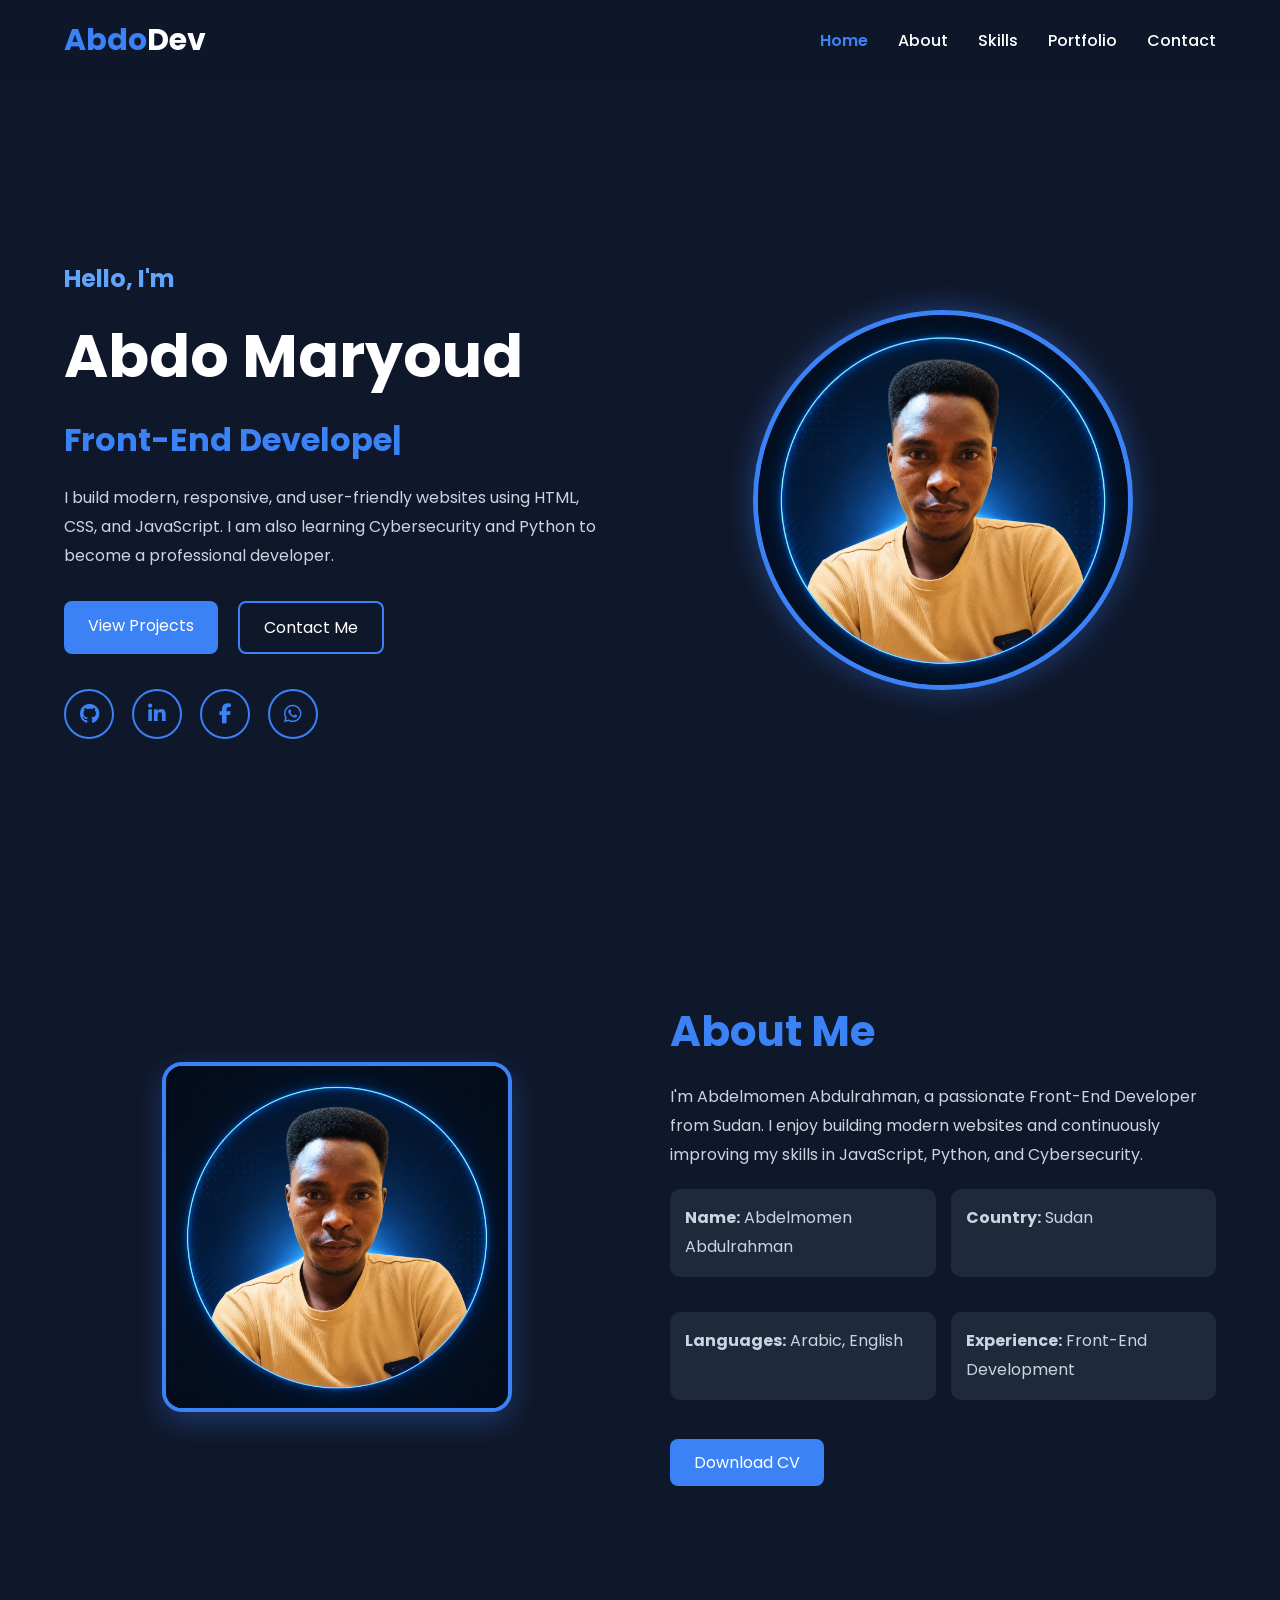
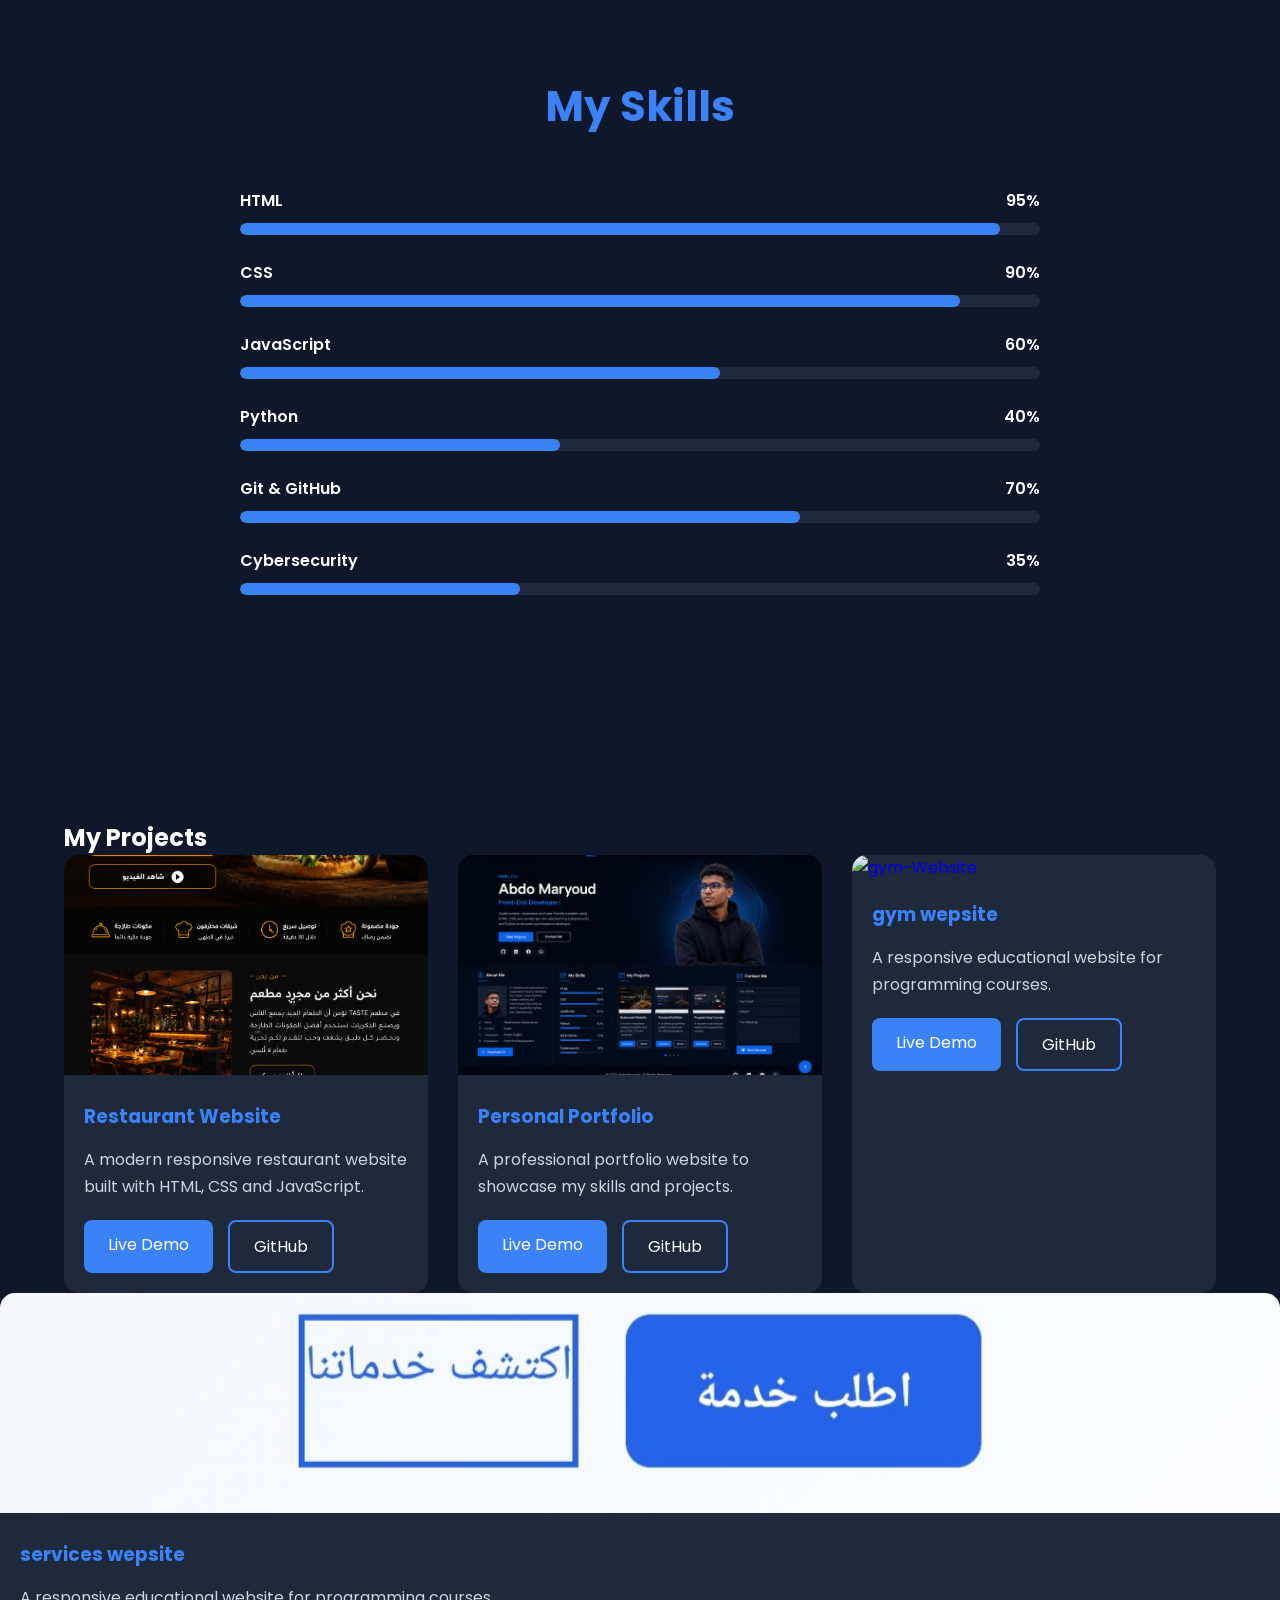
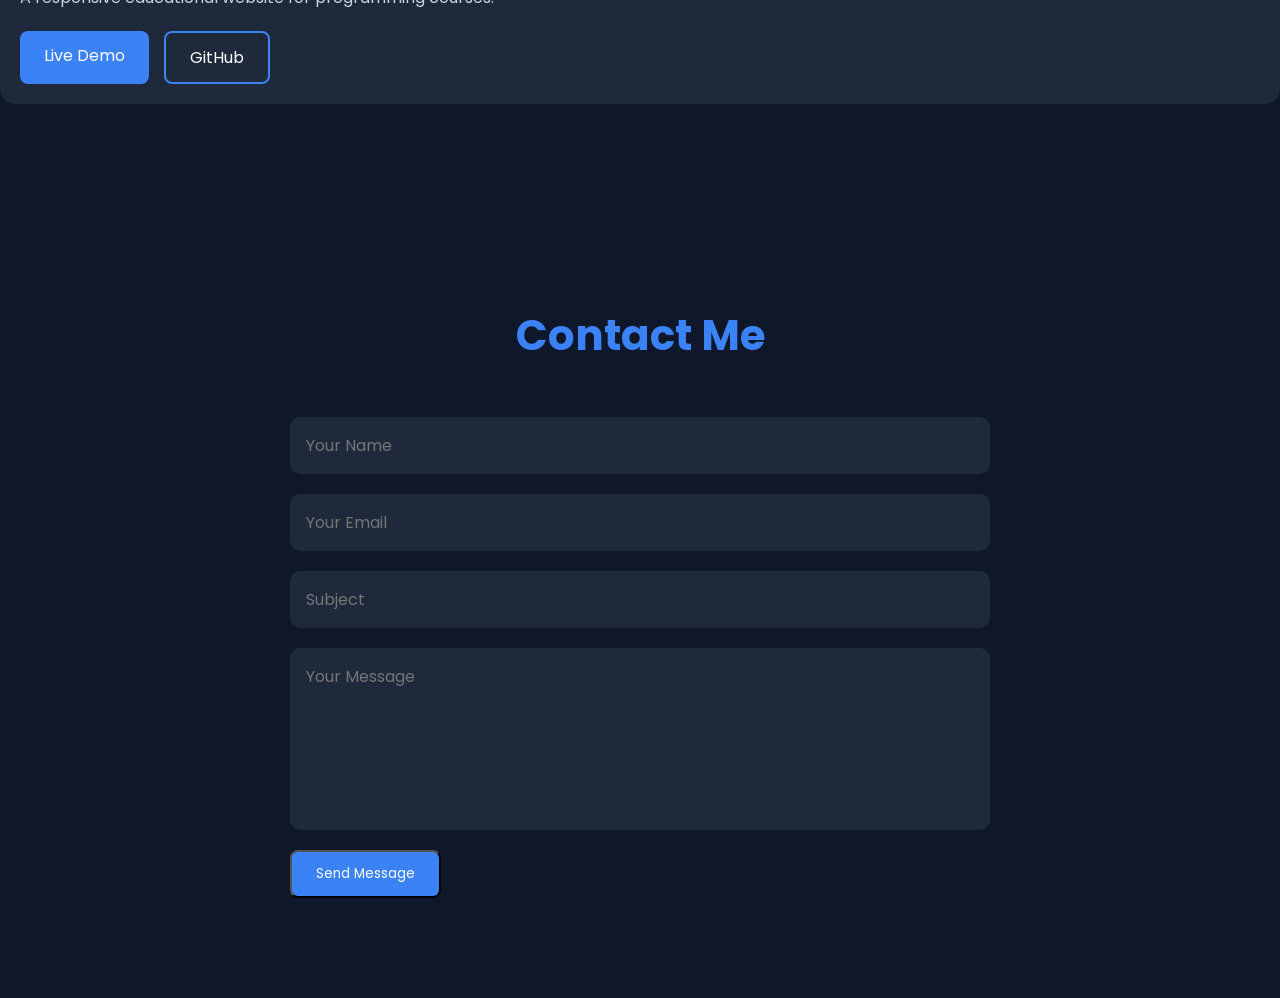
==== commit caa8dcef: "Update index.html" ====
--- a/index.html
+++ b/index.html
@@ -257,7 +257,7 @@
                                               
 <a href="https://gdonybob-sketch.github.io/enjez-wep/" target="_blank">
                 
-                <img src="project6.jpg" alt="gym-Website">
+                <img src="project6.jpg" alt="enjez">
 </a>
                 <div class="project-info">
                     <h3>services wepsite</h3>
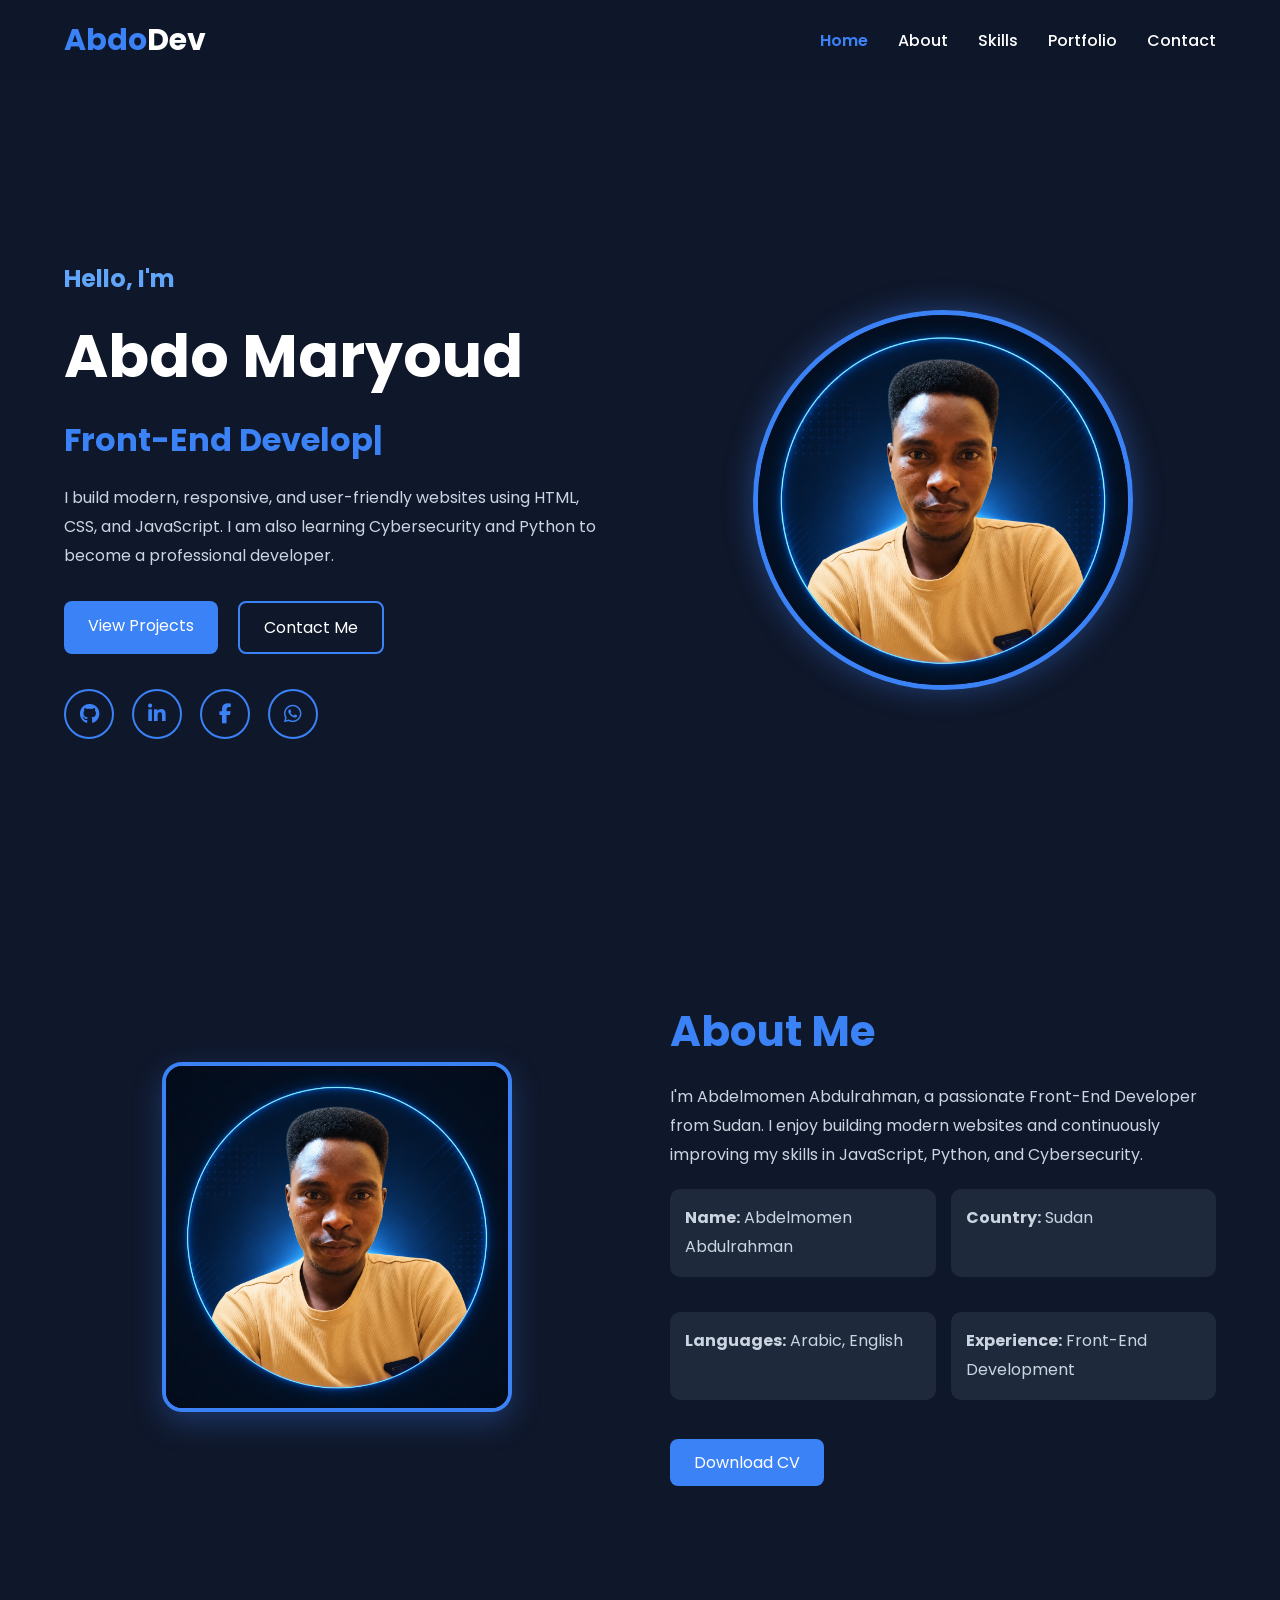
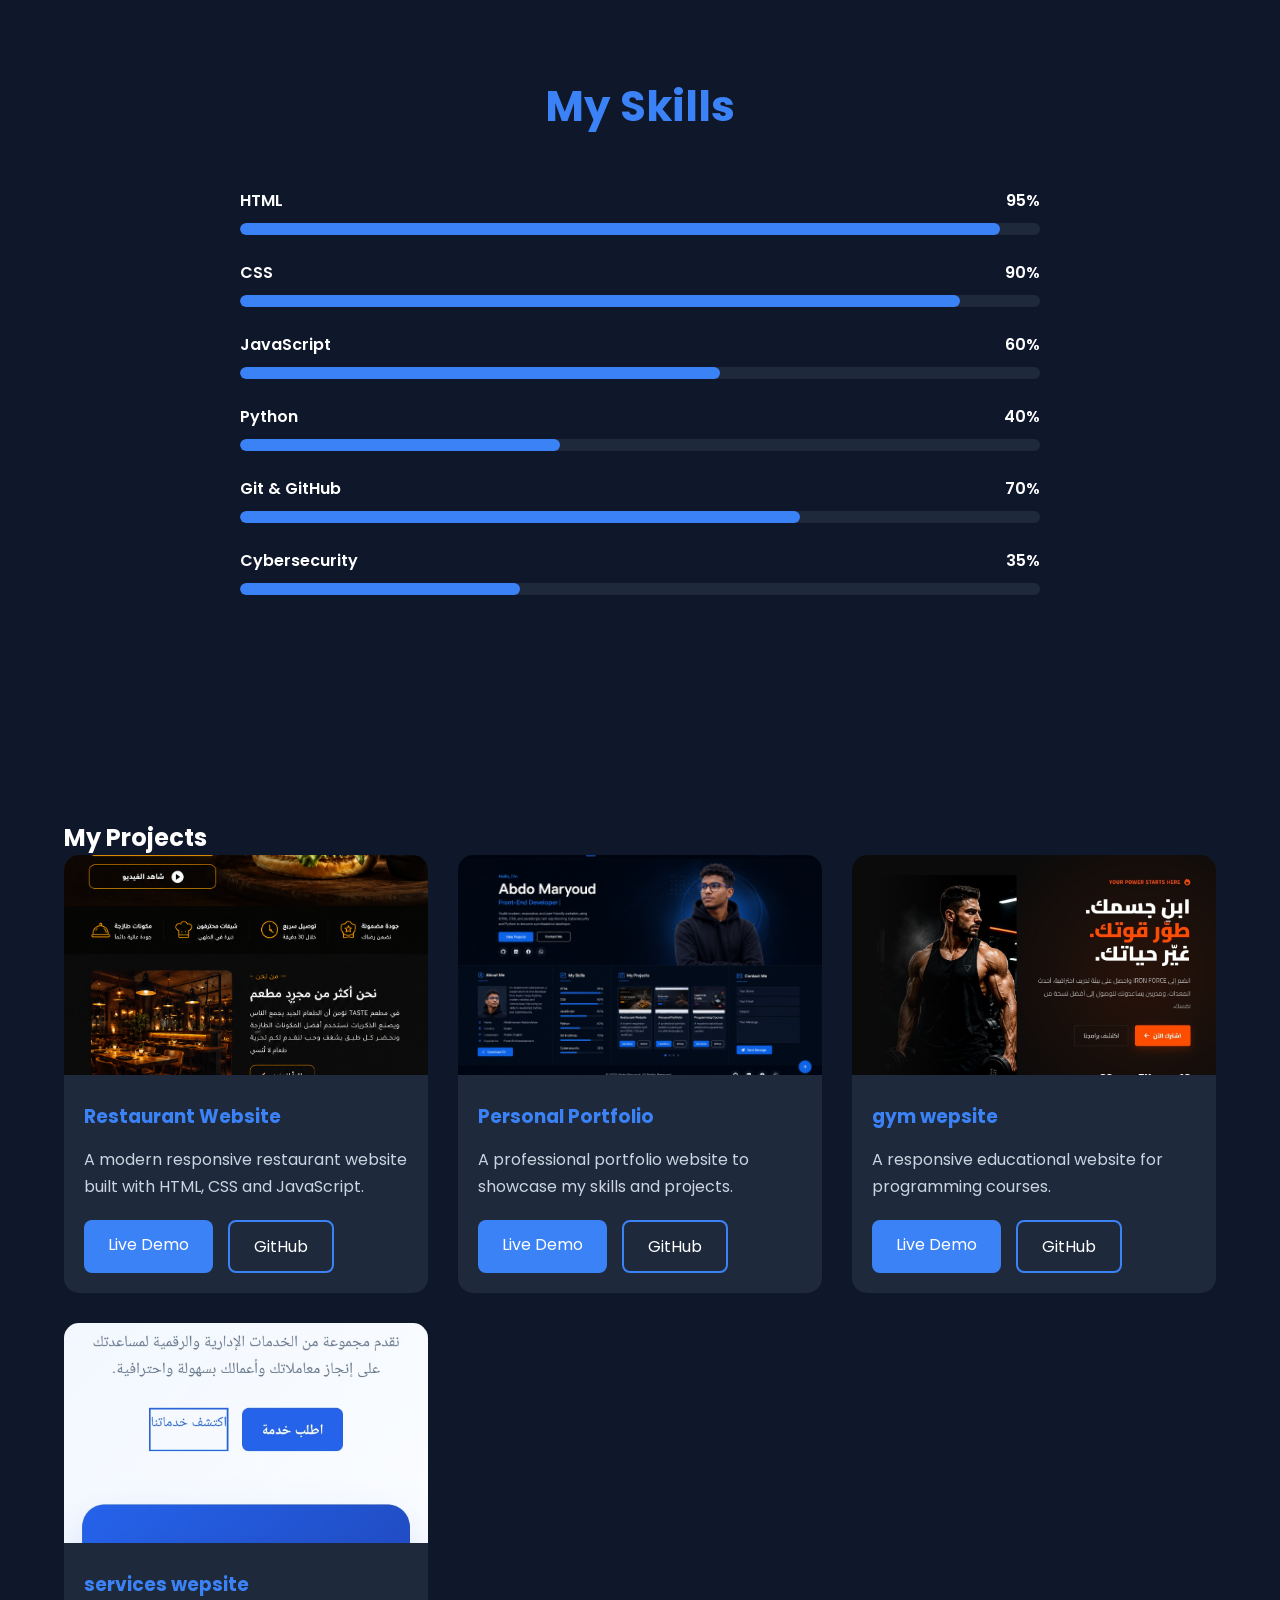
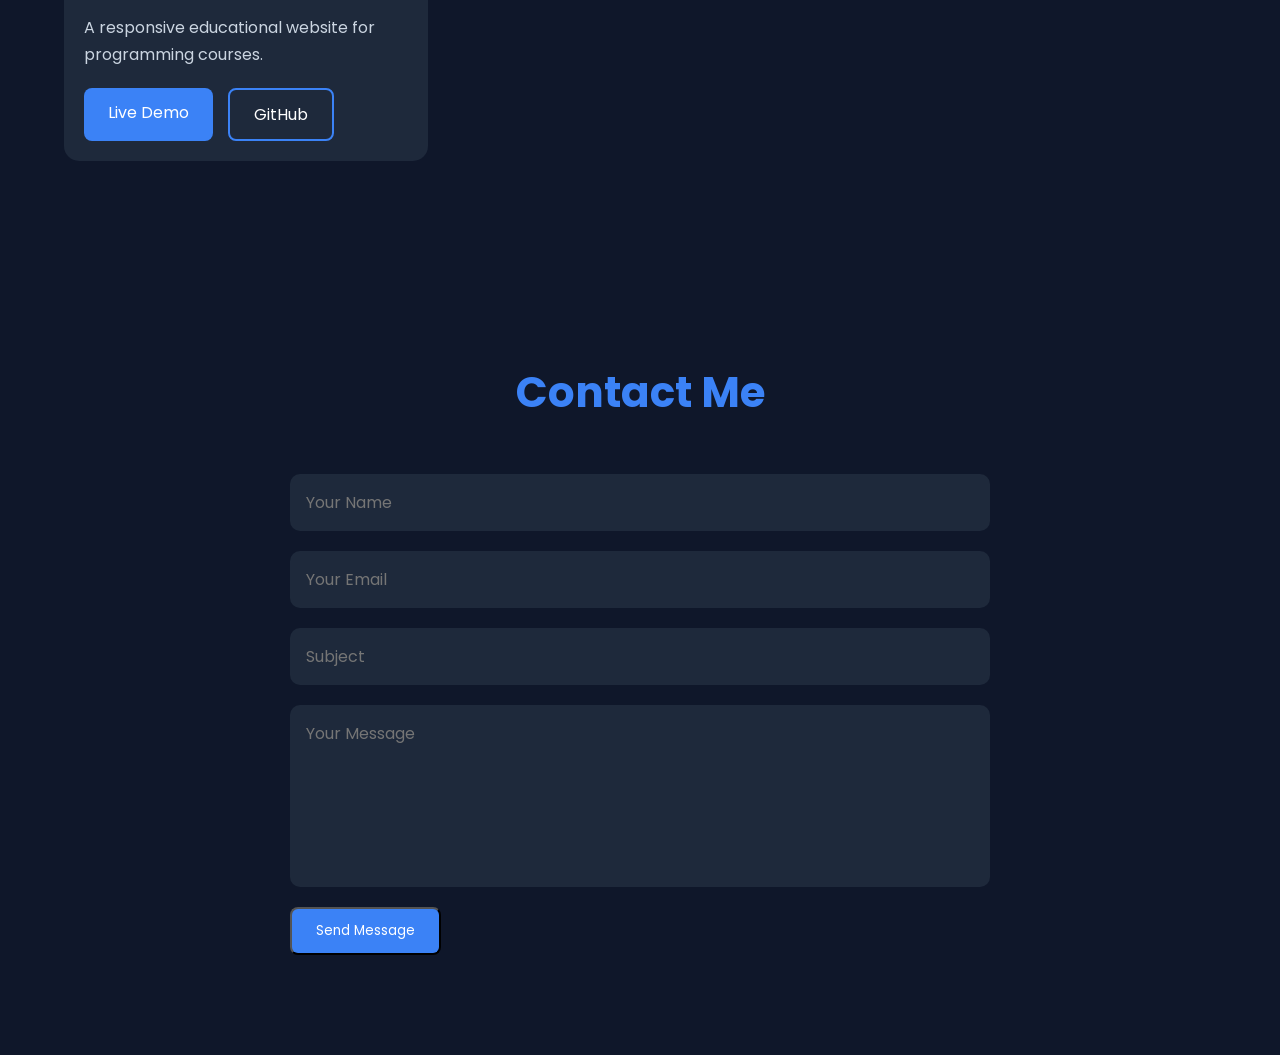
==== commit 19e55582: "Update index.html" ====
--- a/index.html
+++ b/index.html
@@ -248,9 +248,9 @@
                 </div>
             </div>
 
-        </div>
-
-    </div>
+        
+
+    
     
     
          <div class="project-card">
@@ -276,7 +276,7 @@
         </div>
 
     </div>
-
+</div>
 
 </section>
 
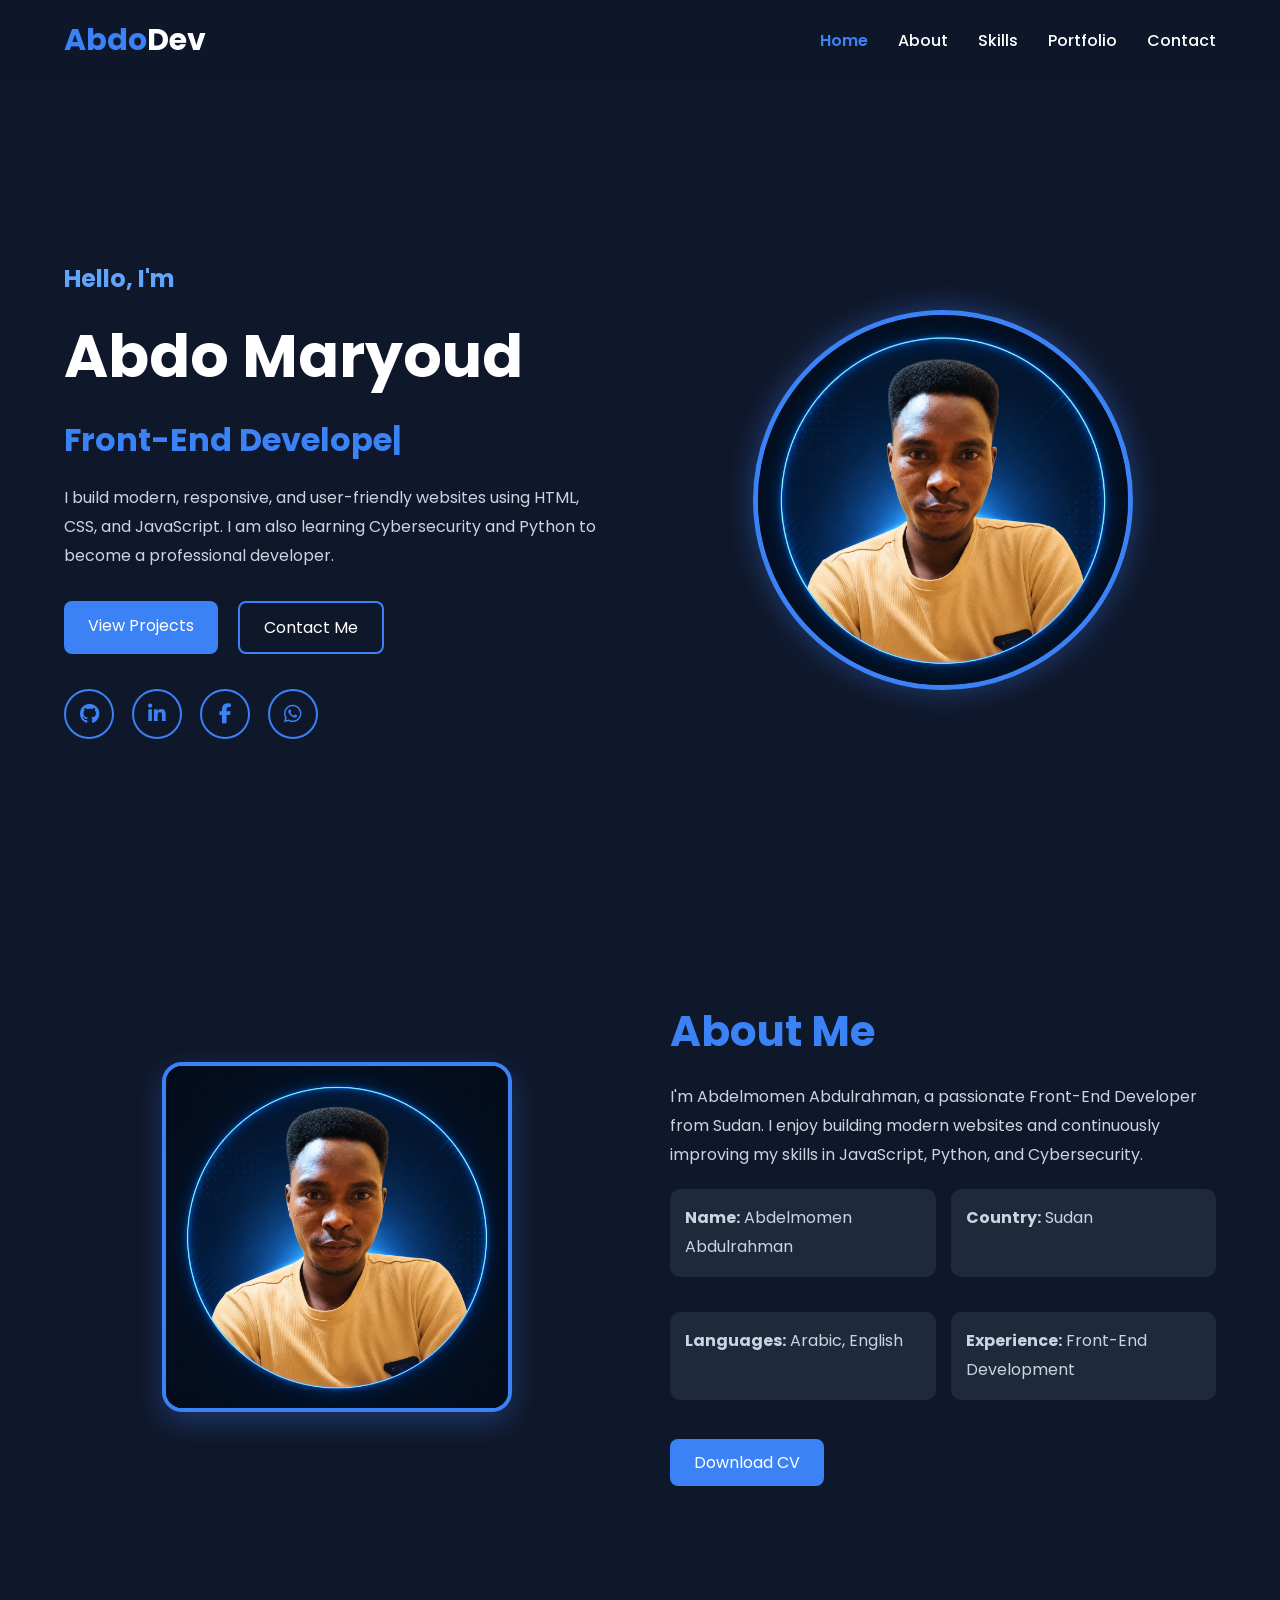
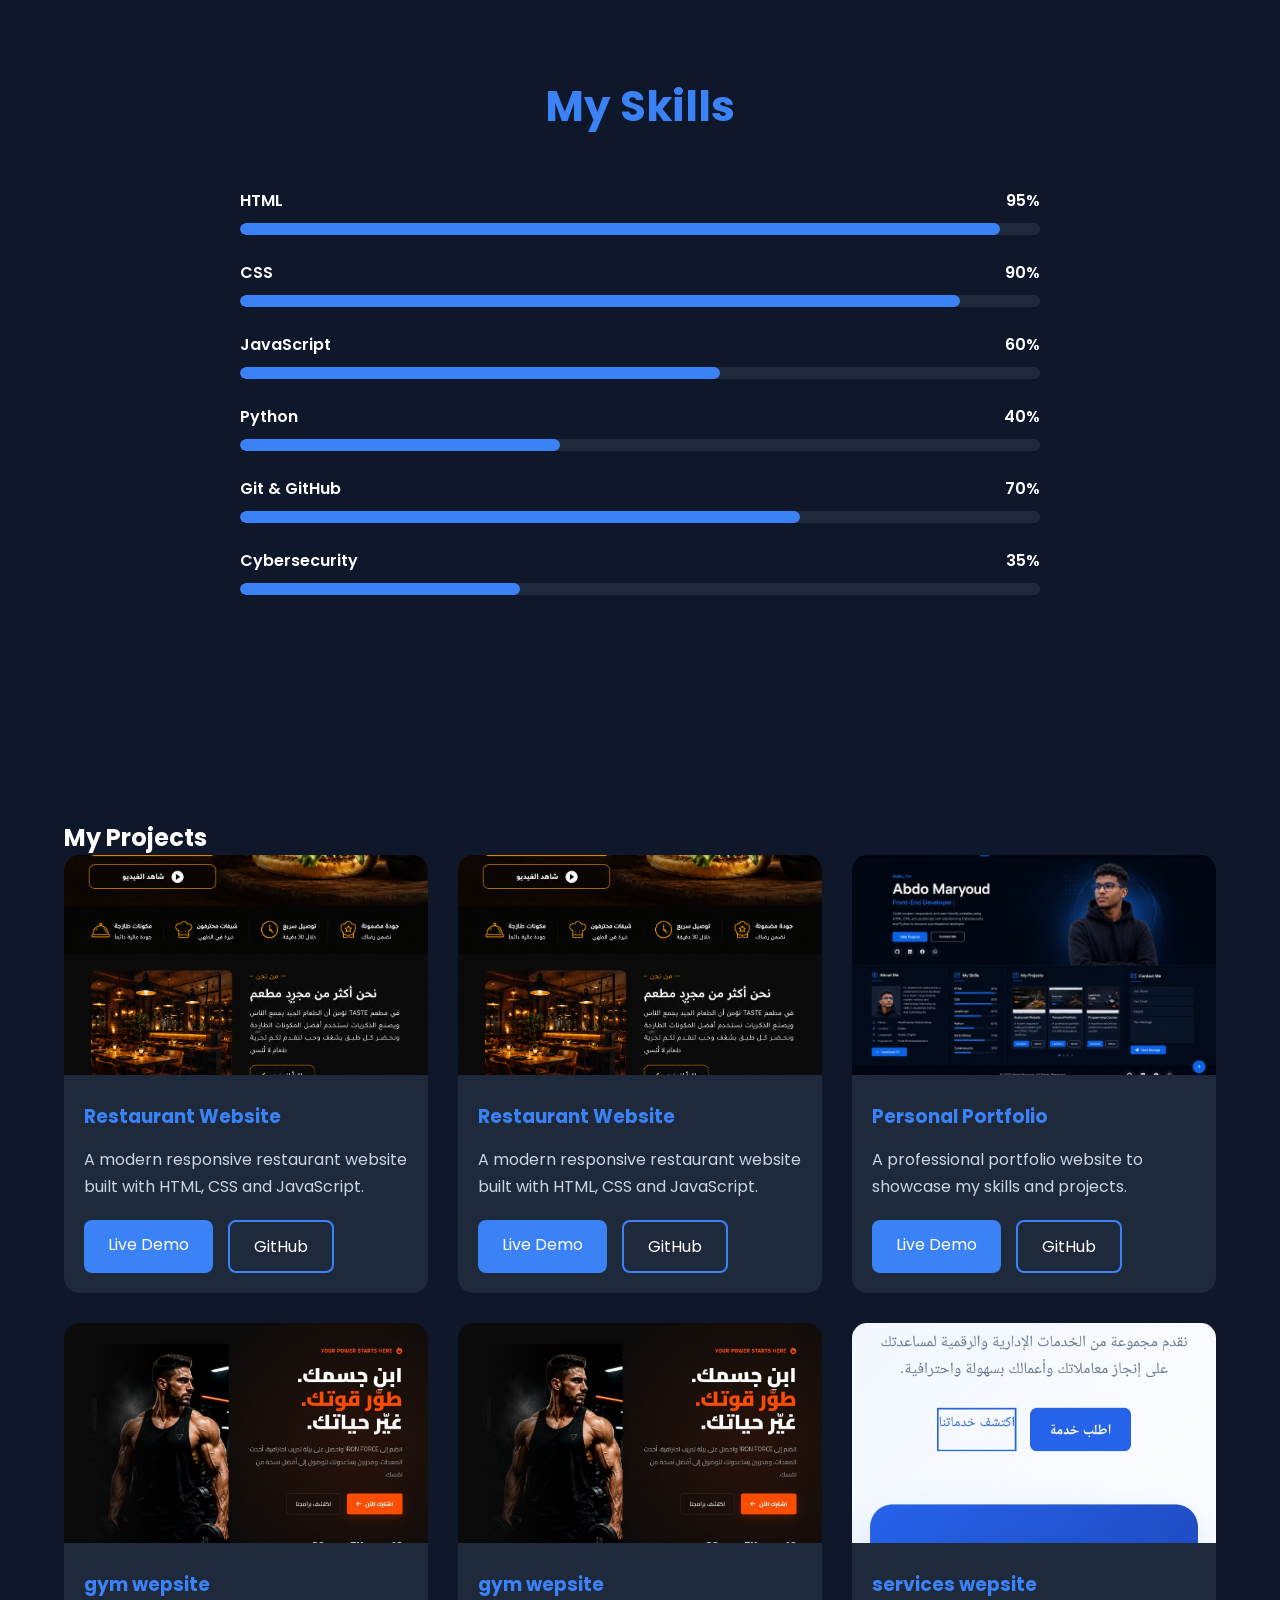
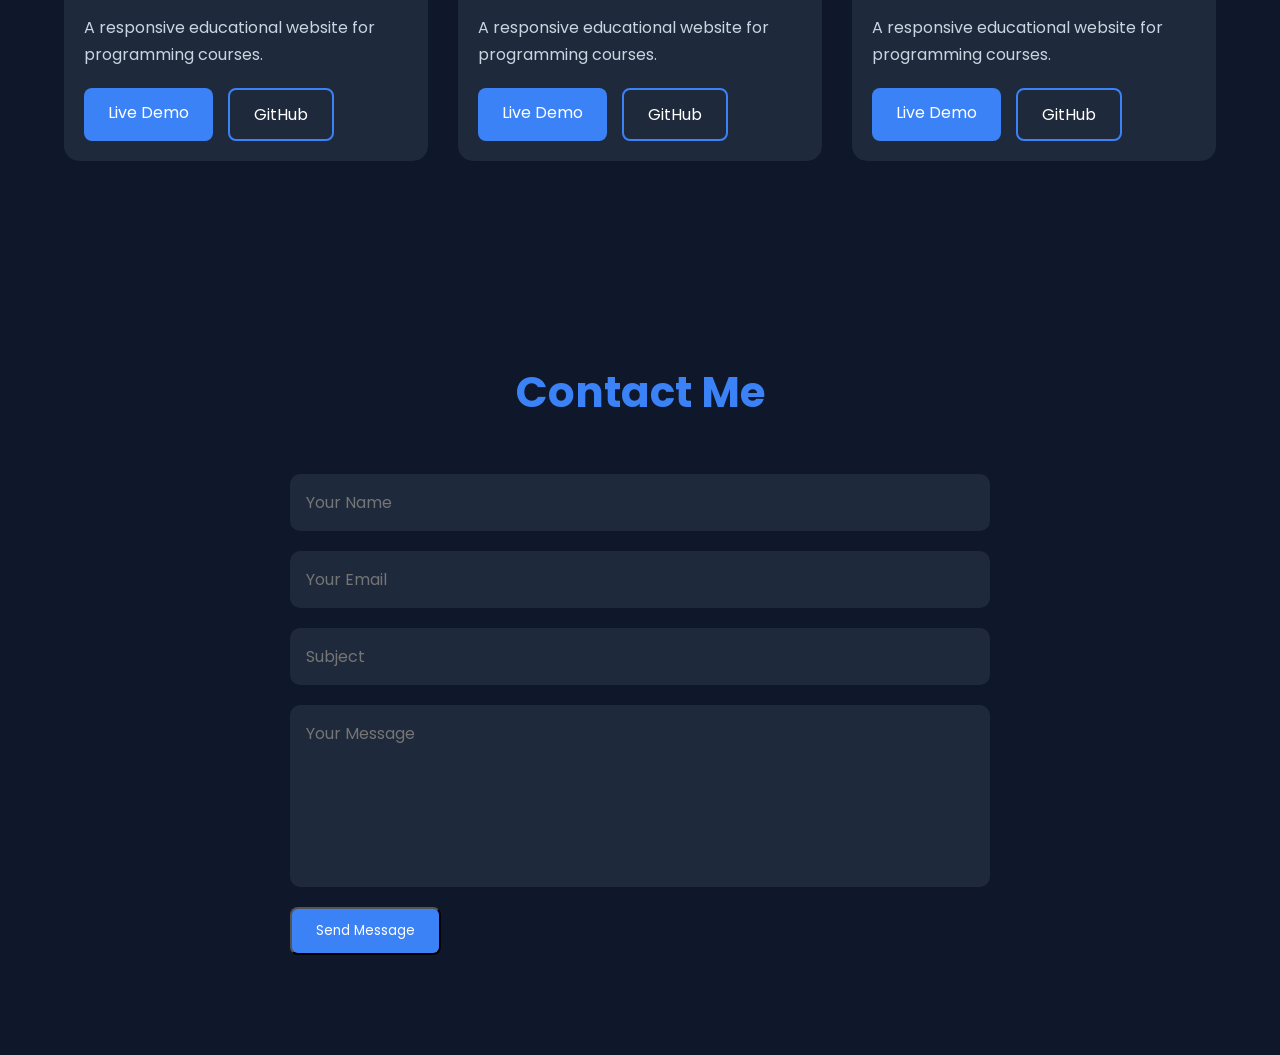
==== commit d0fdb60d: "Update index.html" ====
--- a/index.html
+++ b/index.html
@@ -211,6 +211,32 @@
                 </div>
             </div>
 
+<div class="project-card">
+                
+                                              
+<a href="https://gdonybob-sketch.github.io/Restaurant-wep-/" target="_blank">
+                
+                <img src="project2.png" alt="Restaurant Website">
+</a>
+                
+
+                <div class="project-info">
+                    <h3>Restaurant Website</h3>
+
+                    <p>
+                        A modern responsive restaurant website built with HTML, CSS and JavaScript.
+                    </p>
+
+                    <div class="project-buttons">
+                        <a href="#" class="btn">Live Demo</a>
+                        <a href="#" class="btn btn-outline">GitHub</a>
+                    </div>
+                </div>
+            </div>
+
+            
+          
+
             <div class="project-card">
                 <img src="project4.png" alt="Portfolio">
 
@@ -250,7 +276,26 @@
 
         
 
-    
+    <div class="project-card">
+                                              
+<a href="https://gdonybob-sketch.github.io/expense_wep/" target="_blank">
+                
+                <img src="project5.jpg" alt="gym-Website">
+</a>
+                <div class="project-info">
+                    <h3>gym wepsite</h3>
+
+                    <p>
+                        A responsive educational website for programming courses.
+                    </p>
+
+                    <div class="project-buttons">
+                        <a href="#" class="btn">Live Demo</a>
+                        <a href="#" class="btn btn-outline">GitHub</a>
+                    </div>
+                </div>
+            </div>
+
     
     
          <div class="project-card">
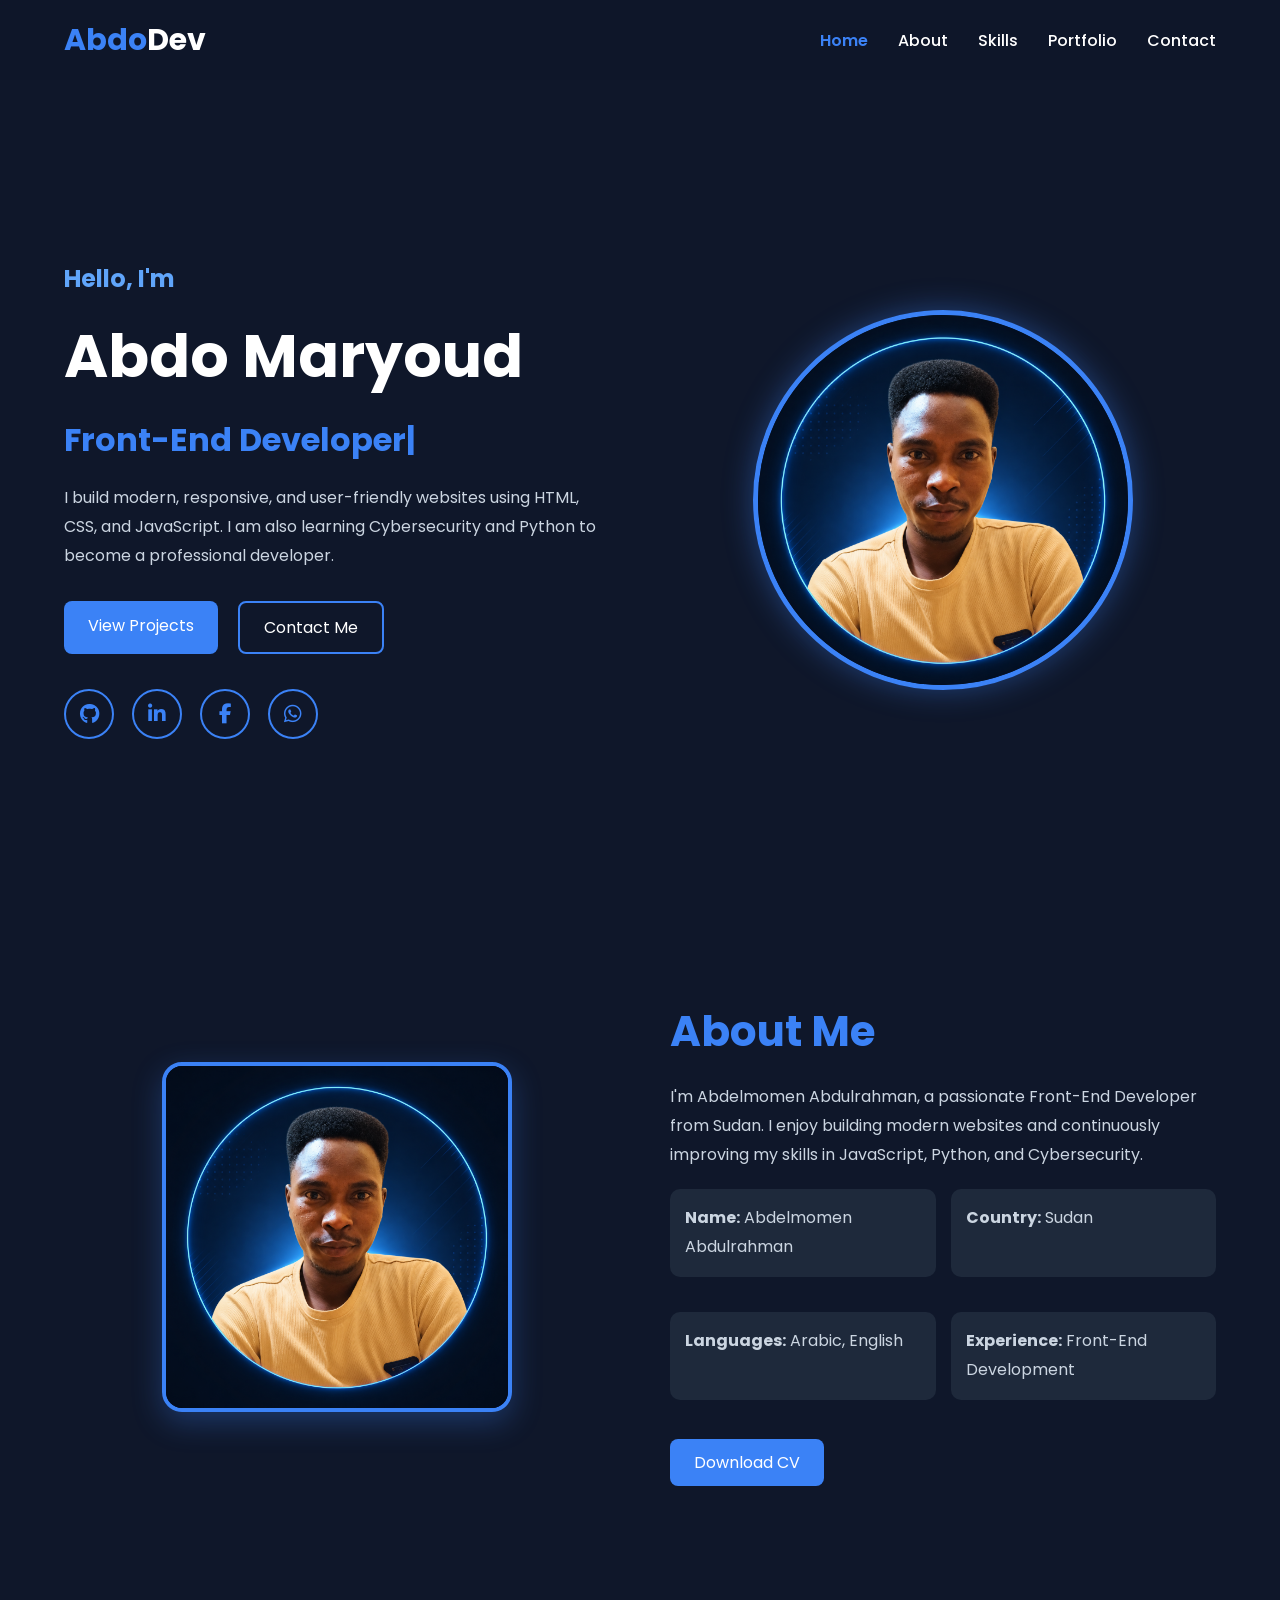
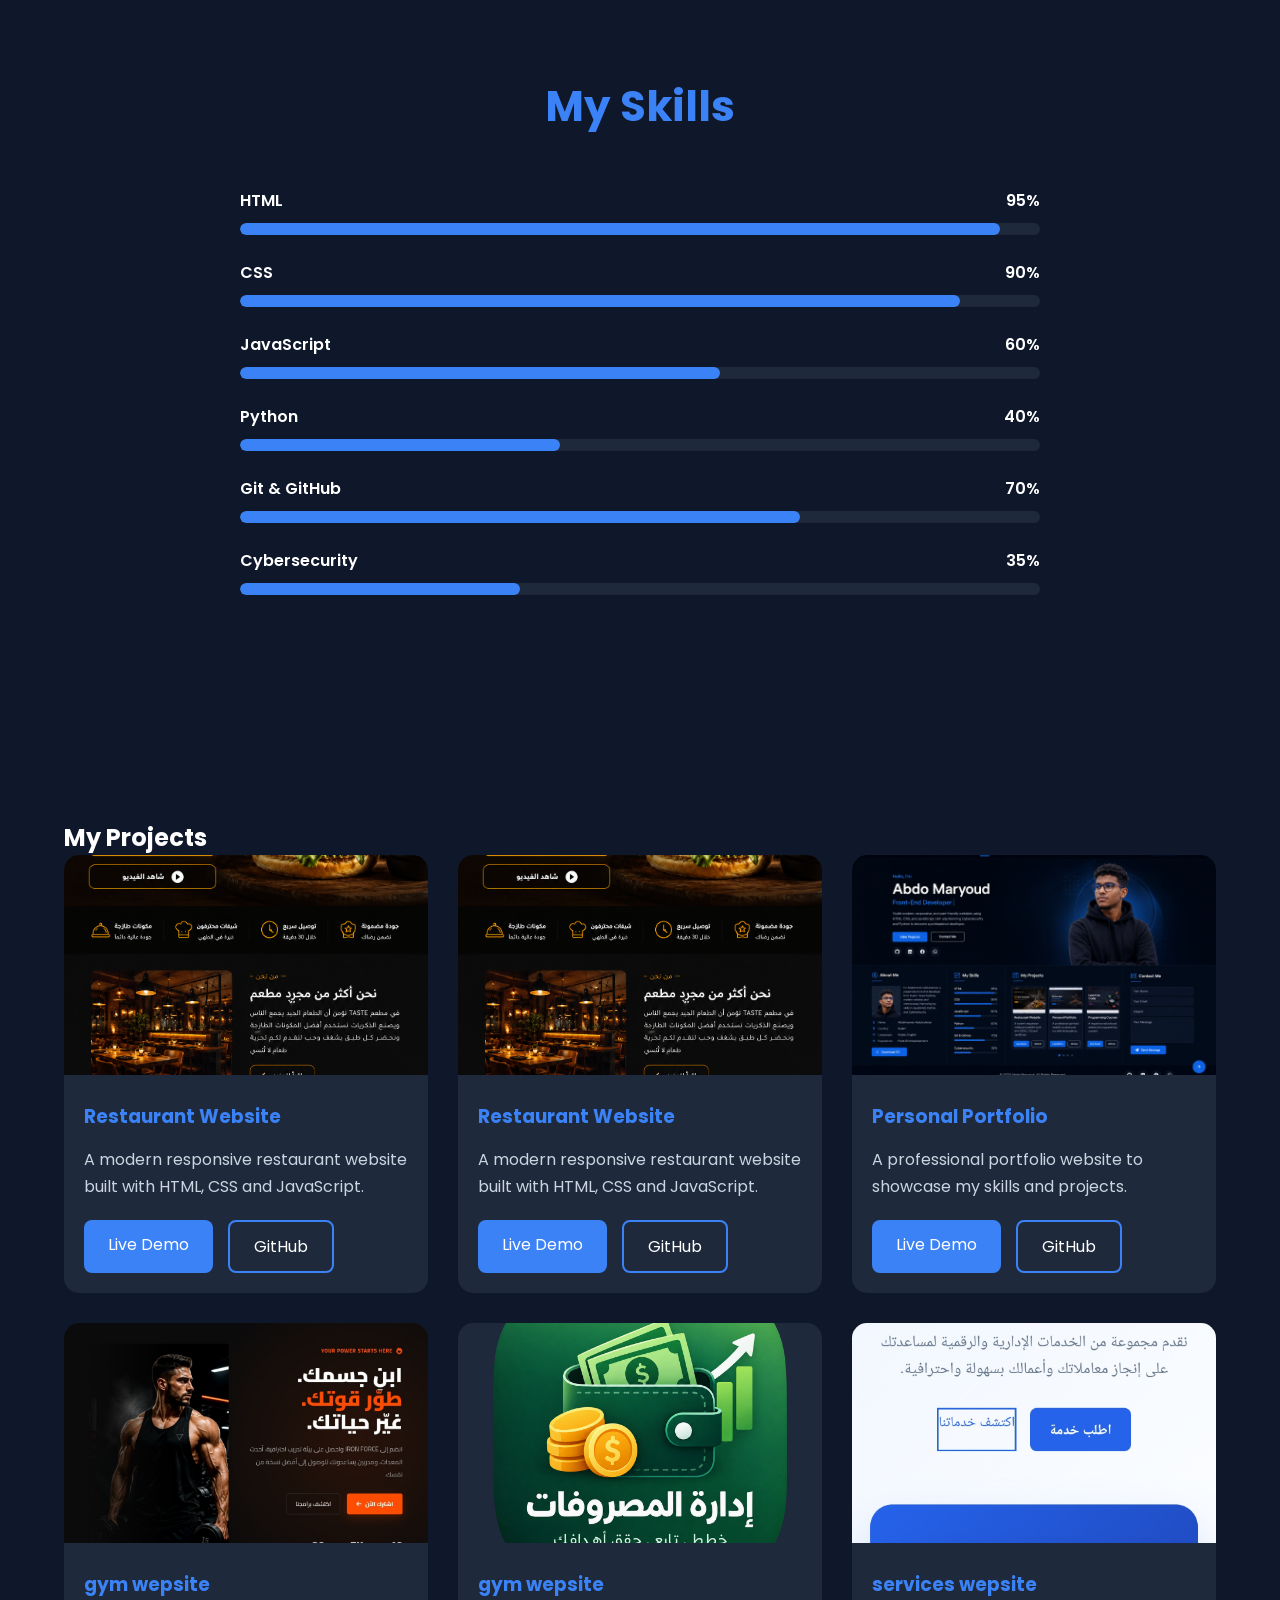
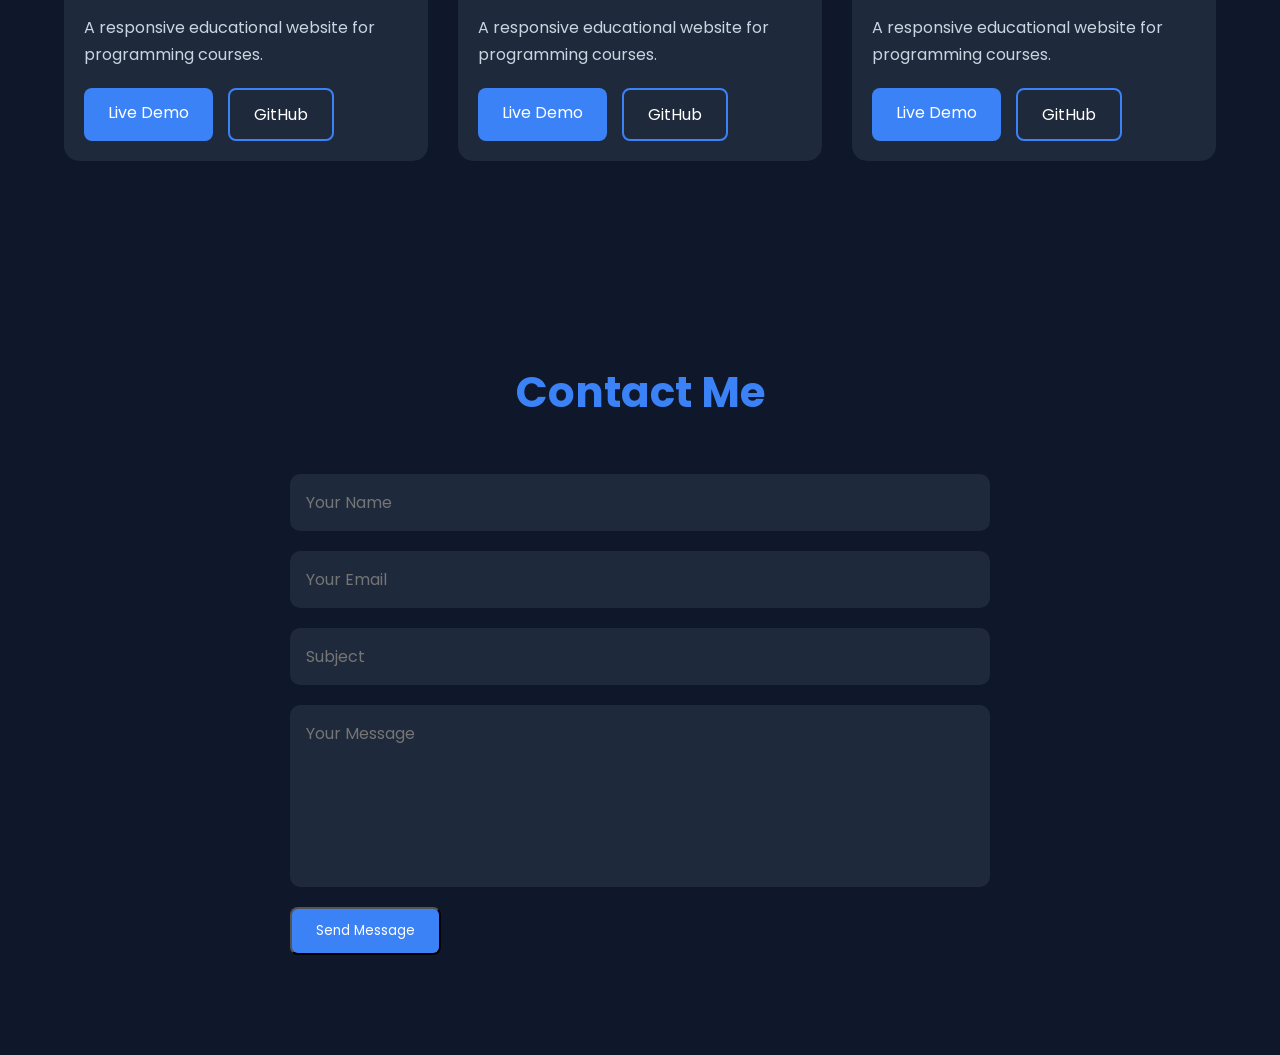
==== commit 57999a25: "Update index.html" ====
--- a/index.html
+++ b/index.html
@@ -280,7 +280,7 @@
                                               
 <a href="https://gdonybob-sketch.github.io/expense_wep/" target="_blank">
                 
-                <img src="project5.jpg" alt="gym-Website">
+                <img src="project-10.jpg" alt="gym-Website">
 </a>
                 <div class="project-info">
                     <h3>gym wepsite</h3>
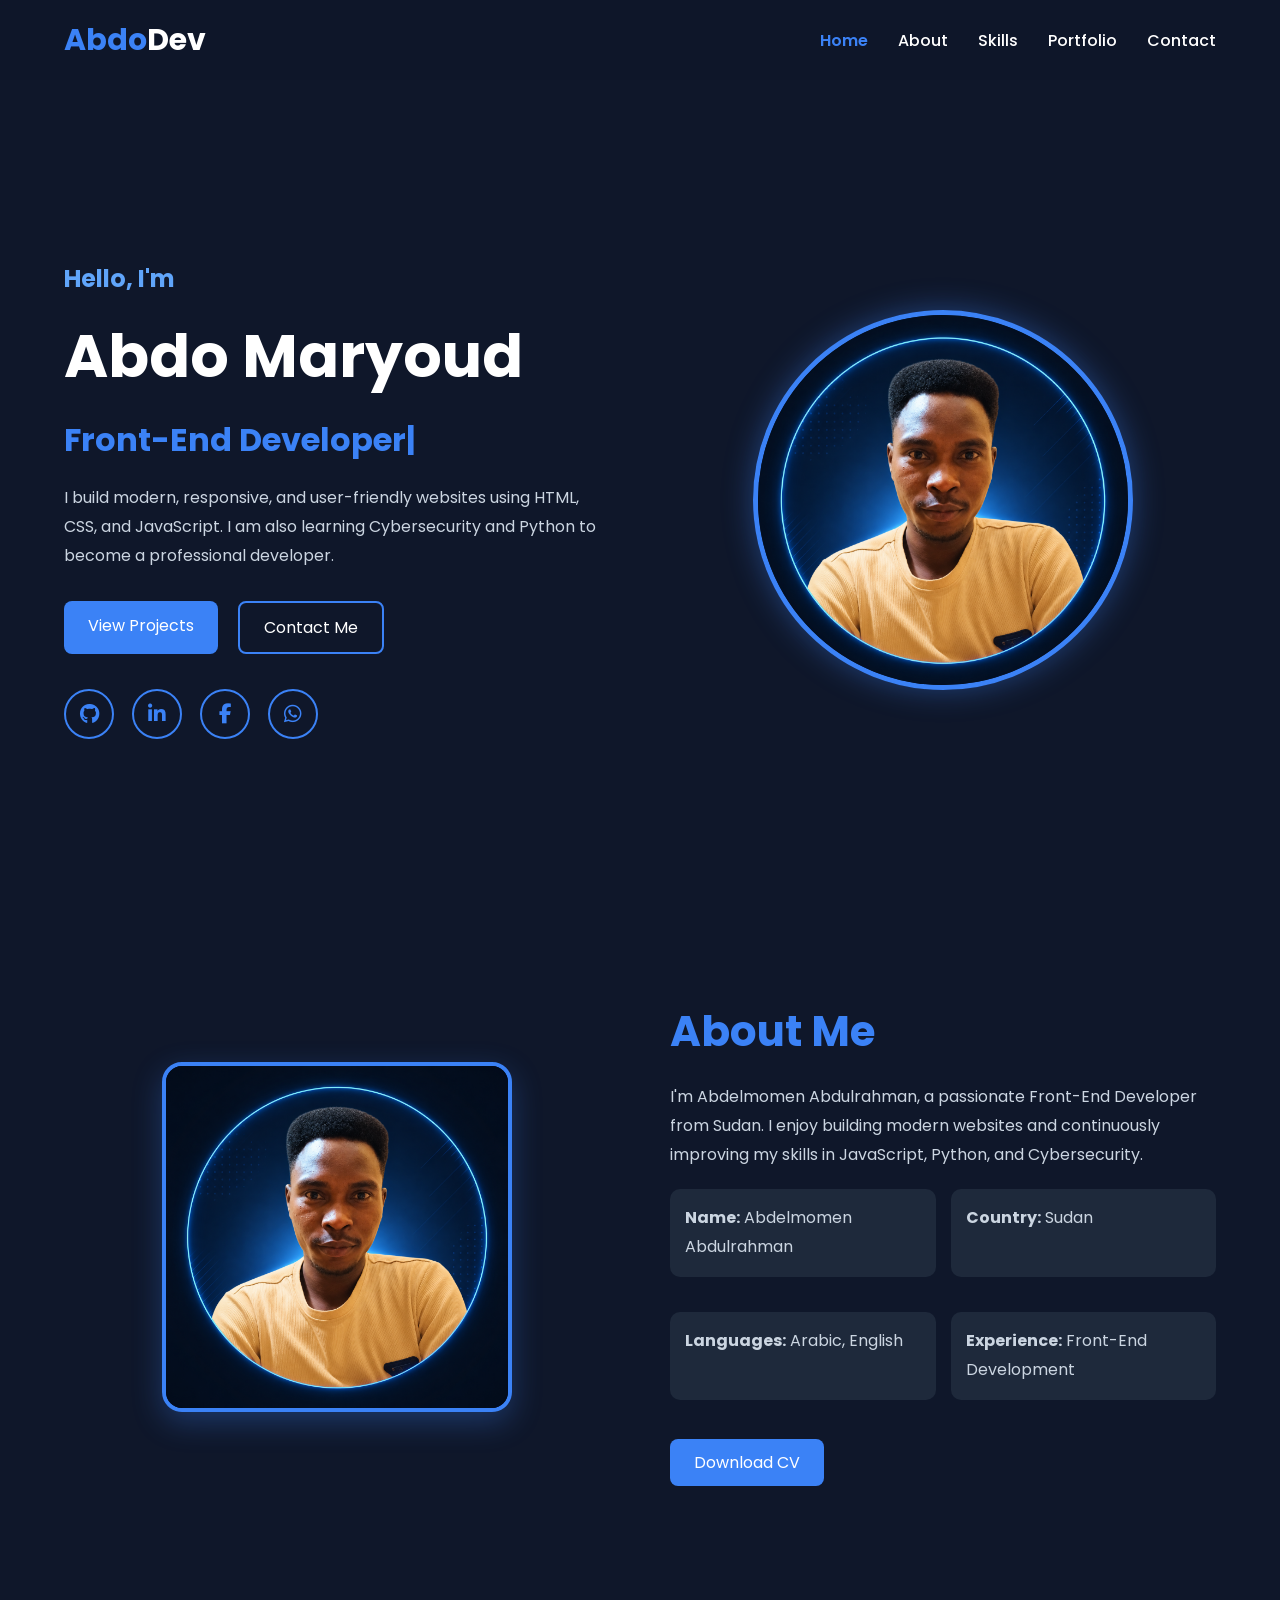
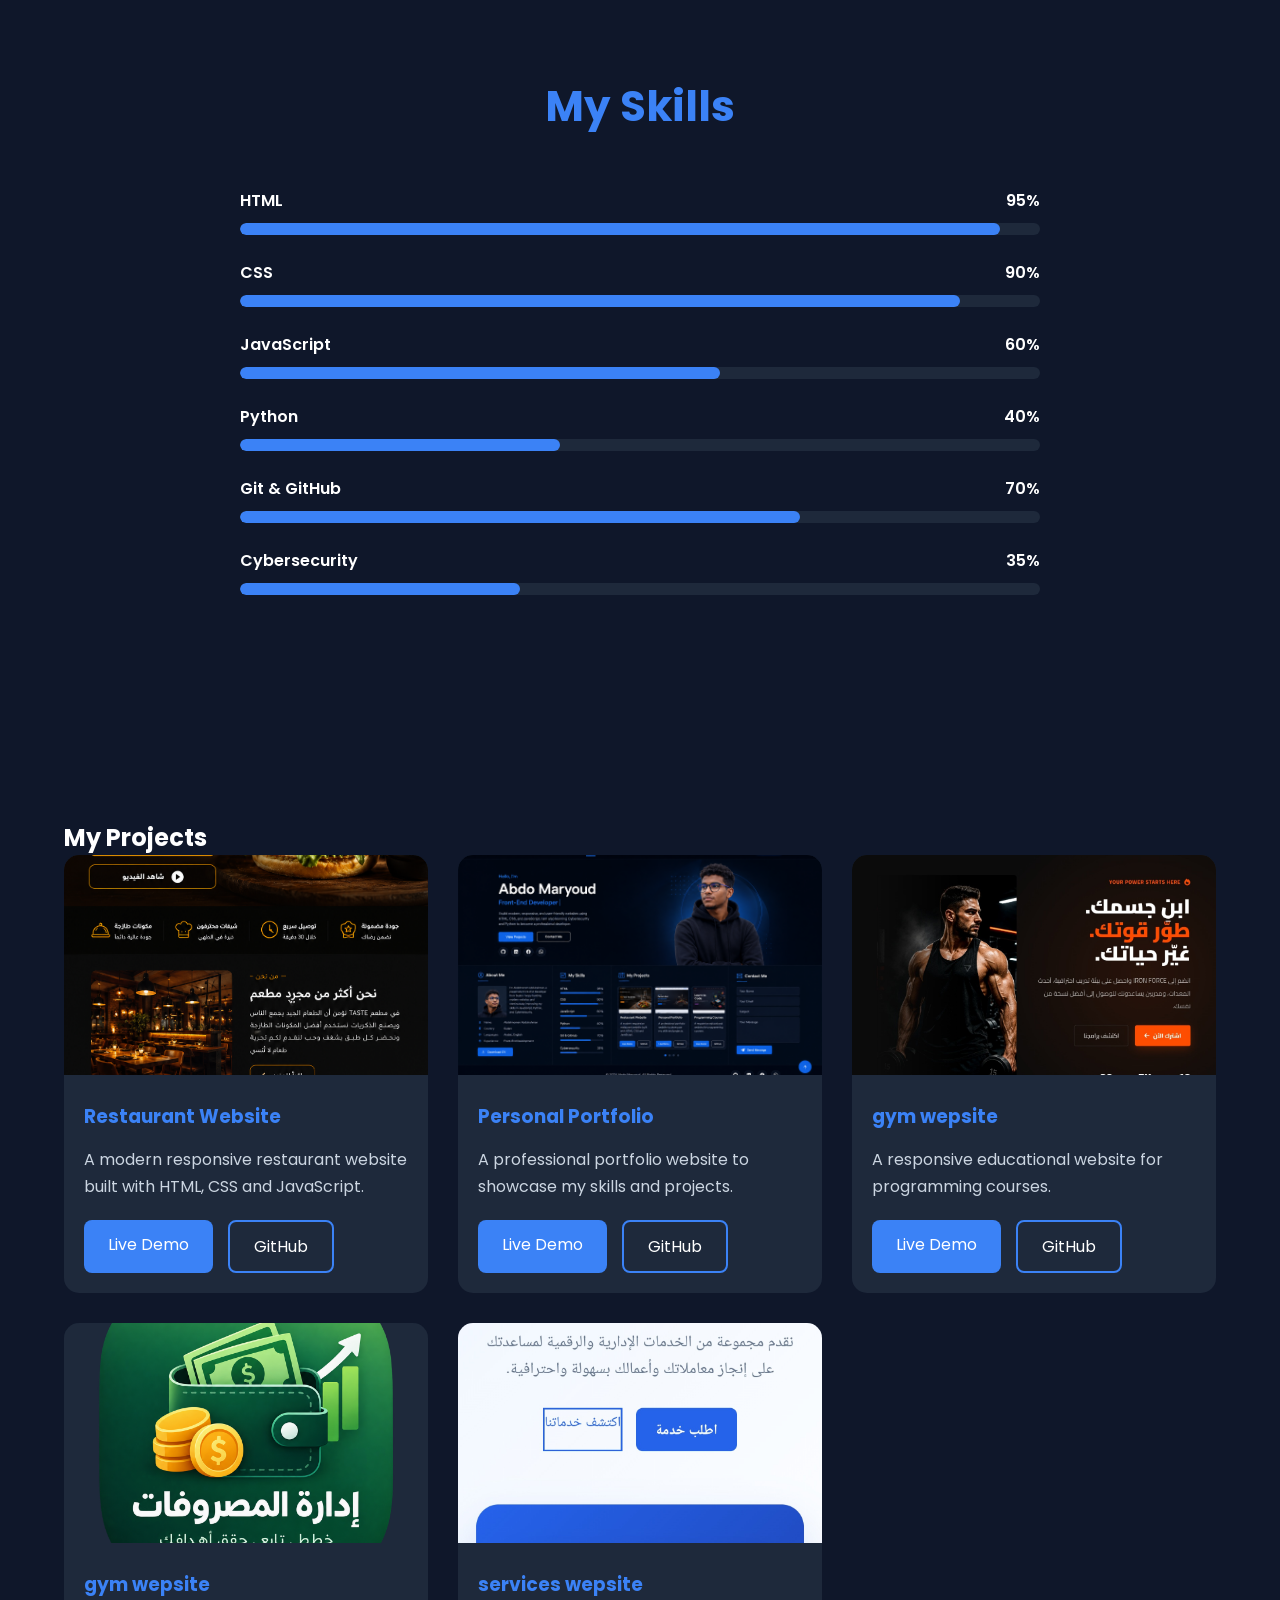
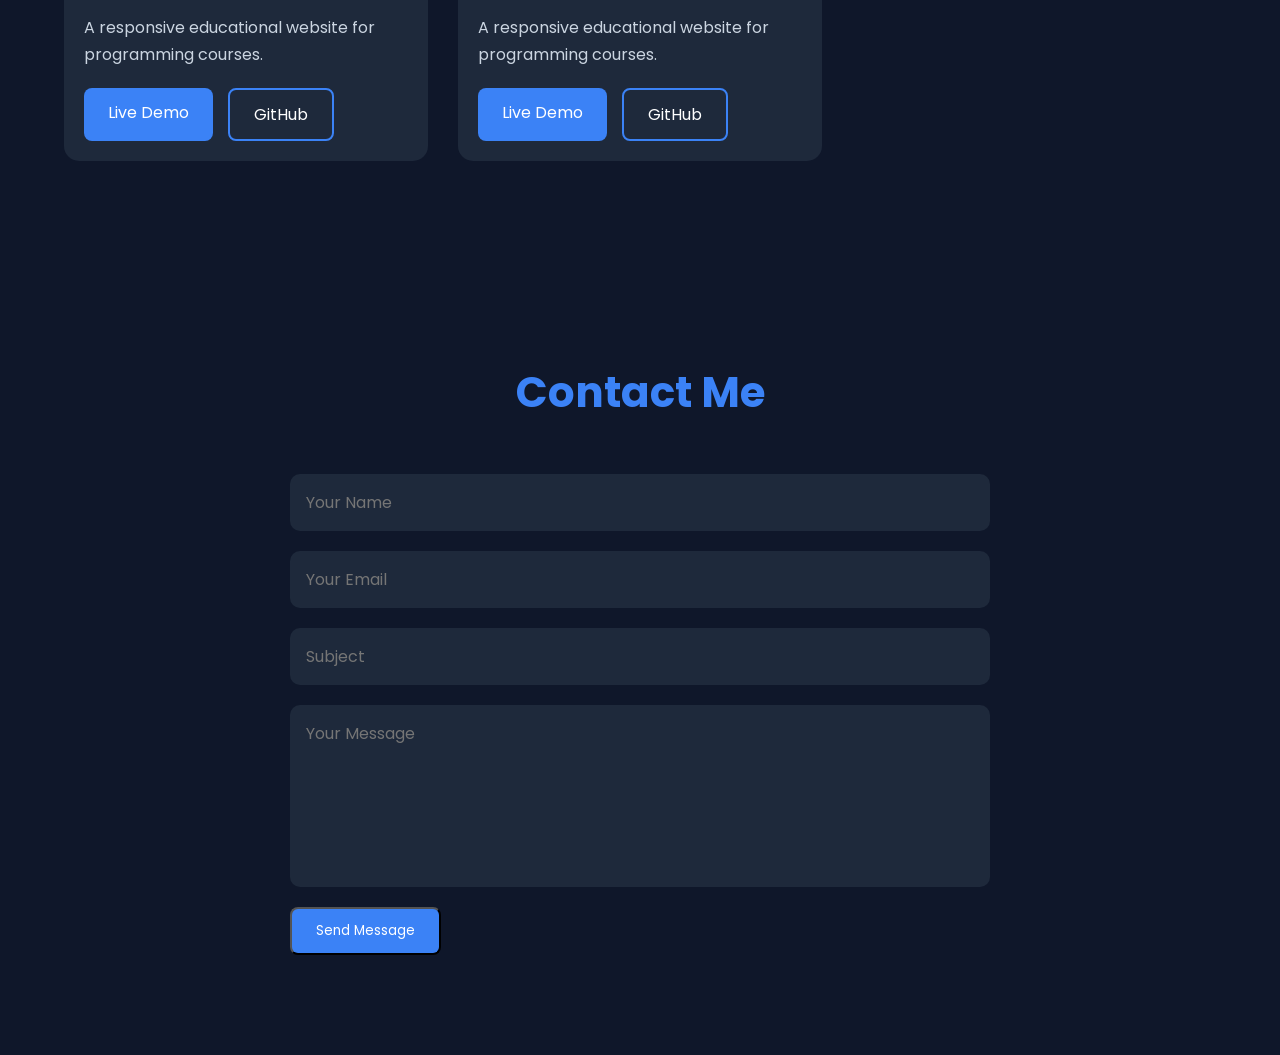
==== commit a88fb5d2: "Update index.html" ====
--- a/index.html
+++ b/index.html
@@ -211,28 +211,6 @@
                 </div>
             </div>
 
-<div class="project-card">
-                
-                                              
-<a href="https://gdonybob-sketch.github.io/Restaurant-wep-/" target="_blank">
-                
-                <img src="project2.png" alt="Restaurant Website">
-</a>
-                
-
-                <div class="project-info">
-                    <h3>Restaurant Website</h3>
-
-                    <p>
-                        A modern responsive restaurant website built with HTML, CSS and JavaScript.
-                    </p>
-
-                    <div class="project-buttons">
-                        <a href="#" class="btn">Live Demo</a>
-                        <a href="#" class="btn btn-outline">GitHub</a>
-                    </div>
-                </div>
-            </div>
 
             
           
